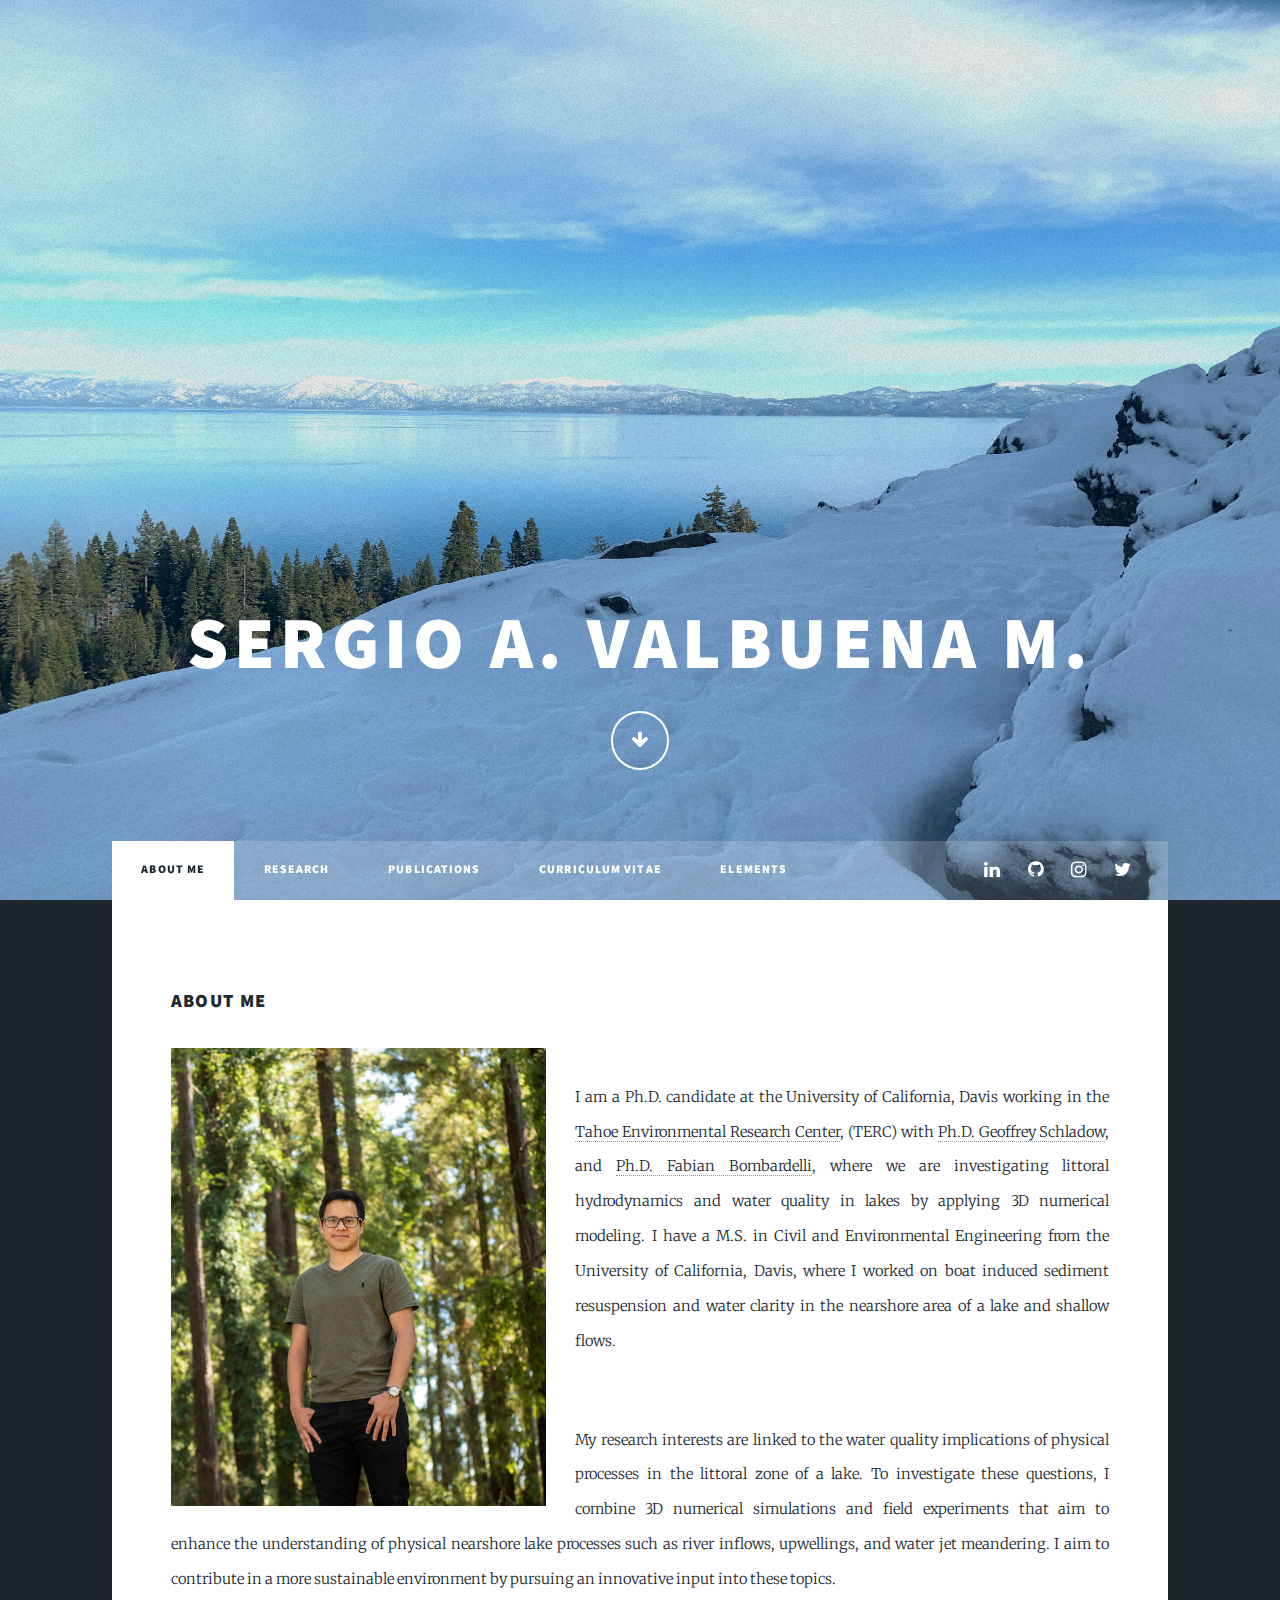
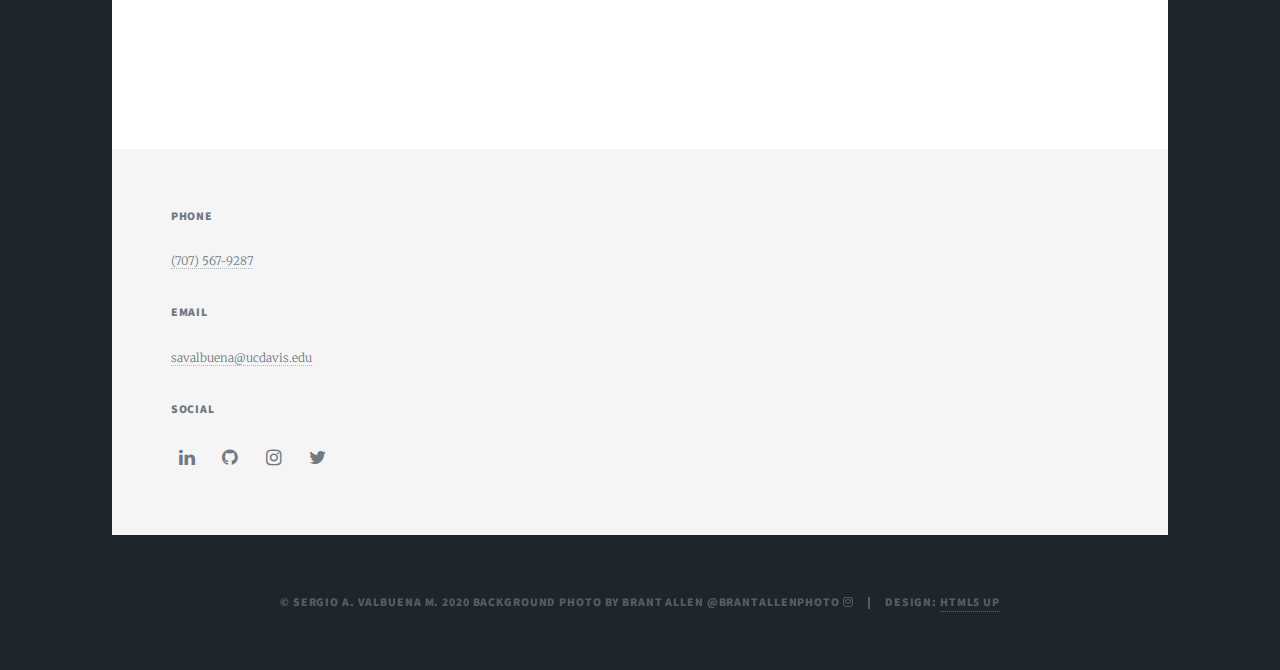
==== index.html @ c55cffca "Update index.html" ====
<!DOCTYPE HTML>
<!--
	Massively by HTML5 UP
	html5up.net | @ajlkn
	Free for personal and commercial use under the CCA 3.0 license (html5up.net/license)
-->
<html>
	<head>
		<title>Sergio A. Valbuena Mateus</title>
		<meta charset="utf-8" />
		<meta name="viewport" content="width=device-width, initial-scale=1, user-scalable=no" />
		<link rel="stylesheet" href="assets/css/main.css" />
		<noscript><link rel="stylesheet" href="assets/css/noscript.css" /></noscript>
	</head>
	<body class="is-preload">

		<!-- Wrapper -->
			<div id="wrapper" class="fade-in">

				<!-- Intro -->
					<div id="intro">
						<h1>Sergio A. Valbuena M. </h1>
						<ul class="actions">
							<li><a href="#header" class="button icon solo fa-arrow-down scrolly">Continue</a></li>
						</ul>
					</div>

				<!-- Header -->
					<header id="header">
						<a href="index.html" class="logo">Sergio <br />Valbuena</a>
					</header>

				<!-- Nav -->
					<nav id="nav">
						<ul class="links">
							<li class="active"><a href="index.html">About Me</a></li>
							<li><a href="research.html">Research</a></li>
							<li><a href="publications.html">Publications</a></li>
							<li><a href="cv.html">Curriculum Vitae</a></li>
							<li><a href="elements.html">Elements</a></li>
						</ul>
						<ul class="icons">
							<li><a href="https://www.linkedin.com/in/savalbuena/" class="icon fa-linkedin"><span class="label">Linkedin</span></a></li>
							<li><a href="https://github.com/savalbuena" class="icon fa-github"><span class="label">GitHub</span></a></li>						
							<li><a href="https://www.instagram.com/sergioal10/" class="icon fa-instagram"><span class="label">Instagram</span></a></li>
							<li><a href="https://twitter.com/sergioal10" class="icon fa-twitter"><span class="label">Twitter</span></a></li>
						</ul>
					</nav>

				<!-- Main -->
					<div id="main">

						<!-- Posts -->
							<section class="post">
								<!--About Me -->
									<h3> About Me </h3>
									<p ><span class="image left"><img src="images/me.jpg" alt="me" /></span></p>

									<p><br /> I am a Ph.D. candidate at the University of California, Davis working in the <a href="https://tahoe.ucdavis.edu/">Tahoe Environmental Research Center</a>, (TERC) with <a href ="https://faculty.engineering.ucdavis.edu/gschladow/">Ph.D. Geoffrey Schladow</a>, and <a href = "https://faculty.engineering.ucdavis.edu/bombardelli/">Ph.D. Fabian Bombardelli</a>, where we are investigating littoral hydrodynamics and water quality in lakes by applying 3D numerical modeling. I have a M.S. in Civil and Environmental Engineering from the University of California, Davis, where I worked on boat induced sediment resuspension and water clarity in the nearshore area of a lake and shallow flows. </p>

									<p><br /> My research interests are linked to the water quality implications of physical processes in the littoral zone of a lake. To investigate these questions, I combine 3D numerical simulations and field experiments that aim to enhance the understanding of physical nearshore lake processes such as river inflows, upwellings, and water jet meandering. I aim to contribute in a more sustainable environment by pursuing an innovative input into these topics.
									<p/>
							
									<p> <br /> 

									<p/>
									
								</article>
								
							</section>

					</div>

				<!-- Footer -->
					<!-- Footer -->
					<footer id="footer">
						
						<section class="contact">
							<section>
								<h3>Phone</h3>
								<p><a href="tel:1-707-567-9287">(707) 567-9287</a></p>
							</section>
							<section>
								<h3>Email</h3>
								<p><a href="mailto:savalbuena@ucdavis.edu">savalbuena@ucdavis.edu</a></p>
							</section>
							<section>
								<h3>Social</h3>
								<ul class="icons">
							<li><a href="https://www.linkedin.com/in/savalbuena/" class="icon fa-linkedin"><span class="label">Linkedin</span></a></li>
							<li><a href="https://github.com/savalbuena" class="icon fa-github"><span class="label">GitHub</span></a></li>						
							<li><a href="https://www.instagram.com/sergioal10/" class="icon fa-instagram"><span class="label">Instagram</span></a></li>
							<li><a href="https://twitter.com/sergioal10" class="icon fa-twitter"><span class="label">Twitter</span></a></li>
						</ul>
							</section>
						</section>
					</footer>
				<!-- Copyright -->
					<div id="copyright">
						<ul><li>&copy; Sergio A. Valbuena M. 2020 Background Photo by Brant Allen @brantallenphoto <a href="https://www.instagram.com/sergioal10/" class="icon fa-instagram"><span class="label">Instagram</span></a> </li><li>Design: <a href="https://html5up.net">HTML5 UP</a></li></ul>
					</div>

			</div>

		<!-- Scripts -->
			<script src="assets/js/jquery.min.js"></script>
			<script src="assets/js/jquery.scrollex.min.js"></script>
			<script src="assets/js/jquery.scrolly.min.js"></script>
			<script src="assets/js/browser.min.js"></script>
			<script src="assets/js/breakpoints.min.js"></script>
			<script src="assets/js/util.js"></script>
			<script src="assets/js/main.js"></script>

	</body>
</html>
---- assets/css/main.css ----
@import url(font-awesome.min.css);
@import url("https://fonts.googleapis.com/css?family=Merriweather:300,700,300italic,700italic|Source+Sans+Pro:900");

/*
	Massively by HTML5 UP
	html5up.net | @ajlkn
	Free for personal and commercial use under the CCA 3.0 license (html5up.net/license)
*/

html, body, div, span, applet, object,
iframe, h1, h2, h3, h4, h5, h6, p, blockquote,
pre, a, abbr, acronym, address, big, cite,
code, del, dfn, em, img, ins, kbd, q, s, samp,
small, strike, strong, sub, sup, tt, var, b,
u, i, center, dl, dt, dd, ol, ul, li, fieldset,
form, label, legend, table, caption, tbody,
tfoot, thead, tr, th, td, article, aside,
canvas, details, embed, figure, figcaption,
footer, header, hgroup, menu, nav, output, ruby,
section, summary, time, mark, audio, video {
	margin: 0;
	padding: 0;
	border: 0;
	font-size: 100%;
	font: inherit;
	vertical-align: baseline;}

article, aside, details, figcaption, figure,
footer, header, hgroup, menu, nav, section {
	display: block;}

body {
	line-height: 1;
}

ol, ul {
	list-style: none;
}

blockquote, q {
	quotes: none;
}

	blockquote:before, blockquote:after, q:before, q:after {
		content: '';
		content: none;
	}

table {
	border-collapse: collapse;
	border-spacing: 0;
}

body {
	-webkit-text-size-adjust: none;
}

mark {
	background-color: transparent;
	color: inherit;
}

input::-moz-focus-inner {
	border: 0;
	padding: 0;
}

input, select, textarea {
	-moz-appearance: none;
	-webkit-appearance: none;
	-ms-appearance: none;
	appearance: none;
}

/* Basic */

	@-ms-viewport {
		width: device-width;
	}

	body {
		-ms-overflow-style: scrollbar;
	}

	@media screen and (max-width: 480px) {

		html, body {
			min-width: 320px;
		}

	}

	html {
		box-sizing: border-box;
	}

	*, *:before, *:after {
		box-sizing: inherit;
	}

	body {
		background-color: #1e252d;
	}

		body.is-preload *, body.is-preload *:before, body.is-preload *:after {
			-moz-animation: none !important;
			-webkit-animation: none !important;
			-ms-animation: none !important;
			animation: none !important;
			-moz-transition: none !important;
			-webkit-transition: none !important;
			-ms-transition: none !important;
			transition: none !important;
		}

/* Type */

	html {
		font-size: 16pt;
	}

		@media screen and (max-width: 1680px) {

			html {
				font-size: 12pt;
			}

		}

		@media screen and (max-width: 1280px) {

			html {
				font-size: 11pt;
			}

		}

		@media screen and (max-width: 360px) {

			html {
				font-size: 10pt;
			}

		}

	body {
		color: #212931;
	}

	body, input, select, textarea {
		font-family: "Merriweather", Georgia, serif;
		font-weight: 300;
		font-size: 1rem;
		line-height: 2.375;
	}

	a {
		-moz-transition: color 0.2s ease-in-out, background-color 0.2s ease-in-out, border-color 0.2s ease-in-out, box-shadow 0.2s ease-in-out;
		-webkit-transition: color 0.2s ease-in-out, background-color 0.2s ease-in-out, border-color 0.2s ease-in-out, box-shadow 0.2s ease-in-out;
		-ms-transition: color 0.2s ease-in-out, background-color 0.2s ease-in-out, border-color 0.2s ease-in-out, box-shadow 0.2s ease-in-out;
		transition: color 0.2s ease-in-out, background-color 0.2s ease-in-out, border-color 0.2s ease-in-out, box-shadow 0.2s ease-in-out;
		border-bottom: dotted 1px;
		text-decoration: none;
	}

		a:hover {
			border-bottom-color: transparent;
		}

	strong, b {
		font-weight: 600;
	}

	em, i {
		font-style: italic;
	}

	p {
		text-align: justify;
		margin: 0 0 2rem 0;
	}

	h1, h2, h3, h4, h5, h6 {
		font-family: "Source Sans Pro", Helvetica, sans-serif;
		font-weight: 900;
		line-height: 1.5;
		letter-spacing: 0.075em;
		text-transform: uppercase;
		margin: 0 0 1rem 0;
	}

		h1 a, h2 a, h3 a, h4 a, h5 a, h6 a {
			border-bottom: 0;
			color: inherit;
			text-decoration: none;
		}

	h1 {
		font-size: 4rem;
		line-height: 1.1;
		margin: 0 0 2rem 0;
	}

	h2 {
		font-size: 1.75rem;
		line-height: 1.3;
		margin: 0 0 1.5rem 0;
	}

	h3 {
		font-size: 1.25rem;
		margin: 0 0 1.5rem 0;
	}

	h4 {
		font-size: 1rem;
	}

	h5 {
		font-size: 0.9rem;
	}

	h6 {
		font-size: 0.8rem;
	}

	sub {
		font-size: 0.8rem;
		position: relative;
		top: 0.5rem;
	}

	sup {
		font-size: 0.8rem;
		position: relative;
		top: -0.5rem;
	}

	blockquote {
		border-left: solid 4px;
		font-style: italic;
		margin: 0 0 2rem 0;
		padding: 0.5rem 0 0.5rem 2rem;
	}

	code {
		border: solid 2px;
		font-family: "Courier New", monospace;
		font-size: 0.9rem;
		margin: 0 0.25rem;
		padding: 0.25rem 0.65rem;
	}

	pre {
		-webkit-overflow-scrolling: touch;
		font-family: "Courier New", monospace;
		font-size: 0.9rem;
		margin: 0 0 2rem 0;
	}

		pre code {
			display: block;
			line-height: 1.75;
			padding: 1rem 1.5rem;
			overflow-x: auto;
		}

	hr {
		border: 0;
		border-bottom: solid 2px;
		margin: 3rem 0;
	}

		hr.major {
			margin: 5rem 0;
		}

	.align-left {
		text-align: left;
	}

	.align-center {
		text-align: center;
	}

	.align-right {
		text-align: right;
	}

	input, select, textarea {
		color: #212931;
	}

	a {
		color: #212931;
		border-bottom-color: rgba(33, 41, 49, 0.5);
	}

		a:hover {
			border-bottom-color: transparent;
			color: #1488a8 !important;
		}

	strong, b {
		color: #212931;
	}

	h1, h2, h3, h4, h5, h6 {
		color: #212931;
	}

	blockquote {
		border-left-color: #eeeeee;
	}

	code {
		background: rgba(220, 220, 220, 0.25);
		border-color: #eeeeee;
	}

	hr {
		border-bottom-color: #eeeeee;
	}

/* Row */

	.row {
		display: flex;
		flex-wrap: wrap;
		box-sizing: border-box;
		align-items: stretch;
	}

		.row > * {
			box-sizing: border-box;
		}

		.row.gtr-uniform > * > :last-child {
			margin-bottom: 0;
		}

		.row.aln-left {
			justify-content: flex-start;
		}

		.row.aln-center {
			justify-content: center;
		}

		.row.aln-right {
			justify-content: flex-end;
		}

		.row.aln-top {
			align-items: flex-start;
		}

		.row.aln-middle {
			align-items: center;
		}

		.row.aln-bottom {
			align-items: flex-end;
		}

		.row > .imp {
			order: -1;
		}

		.row > .col-1 {
			width: 8.3333333333%;
		}

		.row > .off-1 {
			margin-left: 8.3333333333%;
		}

		.row > .col-2 {
			width: 16.6666666667%;
		}

		.row > .off-2 {
			margin-left: 16.6666666667%;
		}

		.row > .col-3 {
			width: 25%;
		}

		.row > .off-3 {
			margin-left: 25%;
		}

		.row > .col-4 {
			width: 33.3333333333%;
		}

		.row > .off-4 {
			margin-left: 33.3333333333%;
		}

		.row > .col-5 {
			width: 41.6666666667%;
		}

		.row > .off-5 {
			margin-left: 41.6666666667%;
		}

		.row > .col-6 {
			width: 50%;
		}

		.row > .off-6 {
			margin-left: 50%;
		}

		.row > .col-7 {
			width: 58.3333333333%;
		}

		.row > .off-7 {
			margin-left: 58.3333333333%;
		}

		.row > .col-8 {
			width: 66.6666666667%;
		}

		.row > .off-8 {
			margin-left: 66.6666666667%;
		}

		.row > .col-9 {
			width: 75%;
		}

		.row > .off-9 {
			margin-left: 75%;
		}

		.row > .col-10 {
			width: 83.3333333333%;
		}

		.row > .off-10 {
			margin-left: 83.3333333333%;
		}

		.row > .col-11 {
			width: 91.6666666667%;
		}

		.row > .off-11 {
			margin-left: 91.6666666667%;
		}

		.row > .col-12 {
			width: 100%;
		}

		.row > .off-12 {
			margin-left: 100%;
		}

		.row.gtr-0 {
			margin-top: 0;
			margin-left: 0rem;
		}

			.row.gtr-0 > * {
				padding: 0 0 0 0rem;
			}

			.row.gtr-0.gtr-uniform {
				margin-top: 0rem;
			}

				.row.gtr-0.gtr-uniform > * {
					padding-top: 0rem;
				}

		.row.gtr-25 {
			margin-top: 0;
			margin-left: -0.375rem;
		}

			.row.gtr-25 > * {
				padding: 0 0 0 0.375rem;
			}

			.row.gtr-25.gtr-uniform {
				margin-top: -0.375rem;
			}

				.row.gtr-25.gtr-uniform > * {
					padding-top: 0.375rem;
				}

		.row.gtr-50 {
			margin-top: 0;
			margin-left: -0.75rem;
		}

			.row.gtr-50 > * {
				padding: 0 0 0 0.75rem;
			}

			.row.gtr-50.gtr-uniform {
				margin-top: -0.75rem;
			}

				.row.gtr-50.gtr-uniform > * {
					padding-top: 0.75rem;
				}

		.row {
			margin-top: 0;
			margin-left: -1.5rem;
		}

			.row > * {
				padding: 0 0 0 1.5rem;
			}

			.row.gtr-uniform {
				margin-top: -1.5rem;
			}

				.row.gtr-uniform > * {
					padding-top: 1.5rem;
				}

		.row.gtr-150 {
			margin-top: 0;
			margin-left: -2.25rem;
		}

			.row.gtr-150 > * {
				padding: 0 0 0 2.25rem;
			}

			.row.gtr-150.gtr-uniform {
				margin-top: -2.25rem;
			}

				.row.gtr-150.gtr-uniform > * {
					padding-top: 2.25rem;
				}

		.row.gtr-200 {
			margin-top: 0;
			margin-left: -3rem;
		}

			.row.gtr-200 > * {
				padding: 0 0 0 3rem;
			}

			.row.gtr-200.gtr-uniform {
				margin-top: -3rem;
			}

				.row.gtr-200.gtr-uniform > * {
					padding-top: 3rem;
				}

		@media screen and (max-width: 1680px) {

			.row {
				display: flex;
				flex-wrap: wrap;
				box-sizing: border-box;
				align-items: stretch;
			}

				.row > * {
					box-sizing: border-box;
				}

				.row.gtr-uniform > * > :last-child {
					margin-bottom: 0;
				}

				.row.aln-left {
					justify-content: flex-start;
				}

				.row.aln-center {
					justify-content: center;
				}

				.row.aln-right {
					justify-content: flex-end;
				}

				.row.aln-top {
					align-items: flex-start;
				}

				.row.aln-middle {
					align-items: center;
				}

				.row.aln-bottom {
					align-items: flex-end;
				}

				.row > .imp-xlarge {
					order: -1;
				}

				.row > .col-1-xlarge {
					width: 8.3333333333%;
				}

				.row > .off-1-xlarge {
					margin-left: 8.3333333333%;
				}

				.row > .col-2-xlarge {
					width: 16.6666666667%;
				}

				.row > .off-2-xlarge {
					margin-left: 16.6666666667%;
				}

				.row > .col-3-xlarge {
					width: 25%;
				}

				.row > .off-3-xlarge {
					margin-left: 25%;
				}

				.row > .col-4-xlarge {
					width: 33.3333333333%;
				}

				.row > .off-4-xlarge {
					margin-left: 33.3333333333%;
				}

				.row > .col-5-xlarge {
					width: 41.6666666667%;
				}

				.row > .off-5-xlarge {
					margin-left: 41.6666666667%;
				}

				.row > .col-6-xlarge {
					width: 50%;
				}

				.row > .off-6-xlarge {
					margin-left: 50%;
				}

				.row > .col-7-xlarge {
					width: 58.3333333333%;
				}

				.row > .off-7-xlarge {
					margin-left: 58.3333333333%;
				}

				.row > .col-8-xlarge {
					width: 66.6666666667%;
				}

				.row > .off-8-xlarge {
					margin-left: 66.6666666667%;
				}

				.row > .col-9-xlarge {
					width: 75%;
				}

				.row > .off-9-xlarge {
					margin-left: 75%;
				}

				.row > .col-10-xlarge {
					width: 83.3333333333%;
				}

				.row > .off-10-xlarge {
					margin-left: 83.3333333333%;
				}

				.row > .col-11-xlarge {
					width: 91.6666666667%;
				}

				.row > .off-11-xlarge {
					margin-left: 91.6666666667%;
				}

				.row > .col-12-xlarge {
					width: 100%;
				}

				.row > .off-12-xlarge {
					margin-left: 100%;
				}

				.row.gtr-0 {
					margin-top: 0;
					margin-left: 0rem;
				}

					.row.gtr-0 > * {
						padding: 0 0 0 0rem;
					}

					.row.gtr-0.gtr-uniform {
						margin-top: 0rem;
					}

						.row.gtr-0.gtr-uniform > * {
							padding-top: 0rem;
						}

				.row.gtr-25 {
					margin-top: 0;
					margin-left: -0.375rem;
				}

					.row.gtr-25 > * {
						padding: 0 0 0 0.375rem;
					}

					.row.gtr-25.gtr-uniform {
						margin-top: -0.375rem;
					}

						.row.gtr-25.gtr-uniform > * {
							padding-top: 0.375rem;
						}

				.row.gtr-50 {
					margin-top: 0;
					margin-left: -0.75rem;
				}

					.row.gtr-50 > * {
						padding: 0 0 0 0.75rem;
					}

					.row.gtr-50.gtr-uniform {
						margin-top: -0.75rem;
					}

						.row.gtr-50.gtr-uniform > * {
							padding-top: 0.75rem;
						}

				.row {
					margin-top: 0;
					margin-left: -1.5rem;
				}

					.row > * {
						padding: 0 0 0 1.5rem;
					}

					.row.gtr-uniform {
						margin-top: -1.5rem;
					}

						.row.gtr-uniform > * {
							padding-top: 1.5rem;
						}

				.row.gtr-150 {
					margin-top: 0;
					margin-left: -2.25rem;
				}

					.row.gtr-150 > * {
						padding: 0 0 0 2.25rem;
					}

					.row.gtr-150.gtr-uniform {
						margin-top: -2.25rem;
					}

						.row.gtr-150.gtr-uniform > * {
							padding-top: 2.25rem;
						}

				.row.gtr-200 {
					margin-top: 0;
					margin-left: -3rem;
				}

					.row.gtr-200 > * {
						padding: 0 0 0 3rem;
					}

					.row.gtr-200.gtr-uniform {
						margin-top: -3rem;
					}

						.row.gtr-200.gtr-uniform > * {
							padding-top: 3rem;
						}

		}

		@media screen and (max-width: 1280px) {

			.row {
				display: flex;
				flex-wrap: wrap;
				box-sizing: border-box;
				align-items: stretch;
			}

				.row > * {
					box-sizing: border-box;
				}

				.row.gtr-uniform > * > :last-child {
					margin-bottom: 0;
				}

				.row.aln-left {
					justify-content: flex-start;
				}

				.row.aln-center {
					justify-content: center;
				}

				.row.aln-right {
					justify-content: flex-end;
				}

				.row.aln-top {
					align-items: flex-start;
				}

				.row.aln-middle {
					align-items: center;
				}

				.row.aln-bottom {
					align-items: flex-end;
				}

				.row > .imp-large {
					order: -1;
				}

				.row > .col-1-large {
					width: 8.3333333333%;
				}

				.row > .off-1-large {
					margin-left: 8.3333333333%;
				}

				.row > .col-2-large {
					width: 16.6666666667%;
				}

				.row > .off-2-large {
					margin-left: 16.6666666667%;
				}

				.row > .col-3-large {
					width: 25%;
				}

				.row > .off-3-large {
					margin-left: 25%;
				}

				.row > .col-4-large {
					width: 33.3333333333%;
				}

				.row > .off-4-large {
					margin-left: 33.3333333333%;
				}

				.row > .col-5-large {
					width: 41.6666666667%;
				}

				.row > .off-5-large {
					margin-left: 41.6666666667%;
				}

				.row > .col-6-large {
					width: 50%;
				}

				.row > .off-6-large {
					margin-left: 50%;
				}

				.row > .col-7-large {
					width: 58.3333333333%;
				}

				.row > .off-7-large {
					margin-left: 58.3333333333%;
				}

				.row > .col-8-large {
					width: 66.6666666667%;
				}

				.row > .off-8-large {
					margin-left: 66.6666666667%;
				}

				.row > .col-9-large {
					width: 75%;
				}

				.row > .off-9-large {
					margin-left: 75%;
				}

				.row > .col-10-large {
					width: 83.3333333333%;
				}

				.row > .off-10-large {
					margin-left: 83.3333333333%;
				}

				.row > .col-11-large {
					width: 91.6666666667%;
				}

				.row > .off-11-large {
					margin-left: 91.6666666667%;
				}

				.row > .col-12-large {
					width: 100%;
				}

				.row > .off-12-large {
					margin-left: 100%;
				}

				.row.gtr-0 {
					margin-top: 0;
					margin-left: 0rem;
				}

					.row.gtr-0 > * {
						padding: 0 0 0 0rem;
					}

					.row.gtr-0.gtr-uniform {
						margin-top: 0rem;
					}

						.row.gtr-0.gtr-uniform > * {
							padding-top: 0rem;
						}

				.row.gtr-25 {
					margin-top: 0;
					margin-left: -0.375rem;
				}

					.row.gtr-25 > * {
						padding: 0 0 0 0.375rem;
					}

					.row.gtr-25.gtr-uniform {
						margin-top: -0.375rem;
					}

						.row.gtr-25.gtr-uniform > * {
							padding-top: 0.375rem;
						}

				.row.gtr-50 {
					margin-top: 0;
					margin-left: -0.75rem;
				}

					.row.gtr-50 > * {
						padding: 0 0 0 0.75rem;
					}

					.row.gtr-50.gtr-uniform {
						margin-top: -0.75rem;
					}

						.row.gtr-50.gtr-uniform > * {
							padding-top: 0.75rem;
						}

				.row {
					margin-top: 0;
					margin-left: -1.5rem;
				}

					.row > * {
						padding: 0 0 0 1.5rem;
					}

					.row.gtr-uniform {
						margin-top: -1.5rem;
					}

						.row.gtr-uniform > * {
							padding-top: 1.5rem;
						}

				.row.gtr-150 {
					margin-top: 0;
					margin-left: -2.25rem;
				}

					.row.gtr-150 > * {
						padding: 0 0 0 2.25rem;
					}

					.row.gtr-150.gtr-uniform {
						margin-top: -2.25rem;
					}

						.row.gtr-150.gtr-uniform > * {
							padding-top: 2.25rem;
						}

				.row.gtr-200 {
					margin-top: 0;
					margin-left: -3rem;
				}

					.row.gtr-200 > * {
						padding: 0 0 0 3rem;
					}

					.row.gtr-200.gtr-uniform {
						margin-top: -3rem;
					}

						.row.gtr-200.gtr-uniform > * {
							padding-top: 3rem;
						}

		}

		@media screen and (max-width: 980px) {

			.row {
				display: flex;
				flex-wrap: wrap;
				box-sizing: border-box;
				align-items: stretch;
			}

				.row > * {
					box-sizing: border-box;
				}

				.row.gtr-uniform > * > :last-child {
					margin-bottom: 0;
				}

				.row.aln-left {
					justify-content: flex-start;
				}

				.row.aln-center {
					justify-content: center;
				}

				.row.aln-right {
					justify-content: flex-end;
				}

				.row.aln-top {
					align-items: flex-start;
				}

				.row.aln-middle {
					align-items: center;
				}

				.row.aln-bottom {
					align-items: flex-end;
				}

				.row > .imp-medium {
					order: -1;
				}

				.row > .col-1-medium {
					width: 8.3333333333%;
				}

				.row > .off-1-medium {
					margin-left: 8.3333333333%;
				}

				.row > .col-2-medium {
					width: 16.6666666667%;
				}

				.row > .off-2-medium {
					margin-left: 16.6666666667%;
				}

				.row > .col-3-medium {
					width: 25%;
				}

				.row > .off-3-medium {
					margin-left: 25%;
				}

				.row > .col-4-medium {
					width: 33.3333333333%;
				}

				.row > .off-4-medium {
					margin-left: 33.3333333333%;
				}

				.row > .col-5-medium {
					width: 41.6666666667%;
				}

				.row > .off-5-medium {
					margin-left: 41.6666666667%;
				}

				.row > .col-6-medium {
					width: 50%;
				}

				.row > .off-6-medium {
					margin-left: 50%;
				}

				.row > .col-7-medium {
					width: 58.3333333333%;
				}

				.row > .off-7-medium {
					margin-left: 58.3333333333%;
				}

				.row > .col-8-medium {
					width: 66.6666666667%;
				}

				.row > .off-8-medium {
					margin-left: 66.6666666667%;
				}

				.row > .col-9-medium {
					width: 75%;
				}

				.row > .off-9-medium {
					margin-left: 75%;
				}

				.row > .col-10-medium {
					width: 83.3333333333%;
				}

				.row > .off-10-medium {
					margin-left: 83.3333333333%;
				}

				.row > .col-11-medium {
					width: 91.6666666667%;
				}

				.row > .off-11-medium {
					margin-left: 91.6666666667%;
				}

				.row > .col-12-medium {
					width: 100%;
				}

				.row > .off-12-medium {
					margin-left: 100%;
				}

				.row.gtr-0 {
					margin-top: 0;
					margin-left: 0rem;
				}

					.row.gtr-0 > * {
						padding: 0 0 0 0rem;
					}

					.row.gtr-0.gtr-uniform {
						margin-top: 0rem;
					}

						.row.gtr-0.gtr-uniform > * {
							padding-top: 0rem;
						}

				.row.gtr-25 {
					margin-top: 0;
					margin-left: -0.375rem;
				}

					.row.gtr-25 > * {
						padding: 0 0 0 0.375rem;
					}

					.row.gtr-25.gtr-uniform {
						margin-top: -0.375rem;
					}

						.row.gtr-25.gtr-uniform > * {
							padding-top: 0.375rem;
						}

				.row.gtr-50 {
					margin-top: 0;
					margin-left: -0.75rem;
				}

					.row.gtr-50 > * {
						padding: 0 0 0 0.75rem;
					}

					.row.gtr-50.gtr-uniform {
						margin-top: -0.75rem;
					}

						.row.gtr-50.gtr-uniform > * {
							padding-top: 0.75rem;
						}

				.row {
					margin-top: 0;
					margin-left: -1.5rem;
				}

					.row > * {
						padding: 0 0 0 1.5rem;
					}

					.row.gtr-uniform {
						margin-top: -1.5rem;
					}

						.row.gtr-uniform > * {
							padding-top: 1.5rem;
						}

				.row.gtr-150 {
					margin-top: 0;
					margin-left: -2.25rem;
				}

					.row.gtr-150 > * {
						padding: 0 0 0 2.25rem;
					}

					.row.gtr-150.gtr-uniform {
						margin-top: -2.25rem;
					}

						.row.gtr-150.gtr-uniform > * {
							padding-top: 2.25rem;
						}

				.row.gtr-200 {
					margin-top: 0;
					margin-left: -3rem;
				}

					.row.gtr-200 > * {
						padding: 0 0 0 3rem;
					}

					.row.gtr-200.gtr-uniform {
						margin-top: -3rem;
					}

						.row.gtr-200.gtr-uniform > * {
							padding-top: 3rem;
						}

		}

		@media screen and (max-width: 736px) {

			.row {
				display: flex;
				flex-wrap: wrap;
				box-sizing: border-box;
				align-items: stretch;
			}

				.row > * {
					box-sizing: border-box;
				}

				.row.gtr-uniform > * > :last-child {
					margin-bottom: 0;
				}

				.row.aln-left {
					justify-content: flex-start;
				}

				.row.aln-center {
					justify-content: center;
				}

				.row.aln-right {
					justify-content: flex-end;
				}

				.row.aln-top {
					align-items: flex-start;
				}

				.row.aln-middle {
					align-items: center;
				}

				.row.aln-bottom {
					align-items: flex-end;
				}

				.row > .imp-small {
					order: -1;
				}

				.row > .col-1-small {
					width: 8.3333333333%;
				}

				.row > .off-1-small {
					margin-left: 8.3333333333%;
				}

				.row > .col-2-small {
					width: 16.6666666667%;
				}

				.row > .off-2-small {
					margin-left: 16.6666666667%;
				}

				.row > .col-3-small {
					width: 25%;
				}

				.row > .off-3-small {
					margin-left: 25%;
				}

				.row > .col-4-small {
					width: 33.3333333333%;
				}

				.row > .off-4-small {
					margin-left: 33.3333333333%;
				}

				.row > .col-5-small {
					width: 41.6666666667%;
				}

				.row > .off-5-small {
					margin-left: 41.6666666667%;
				}

				.row > .col-6-small {
					width: 50%;
				}

				.row > .off-6-small {
					margin-left: 50%;
				}

				.row > .col-7-small {
					width: 58.3333333333%;
				}

				.row > .off-7-small {
					margin-left: 58.3333333333%;
				}

				.row > .col-8-small {
					width: 66.6666666667%;
				}

				.row > .off-8-small {
					margin-left: 66.6666666667%;
				}

				.row > .col-9-small {
					width: 75%;
				}

				.row > .off-9-small {
					margin-left: 75%;
				}

				.row > .col-10-small {
					width: 83.3333333333%;
				}

				.row > .off-10-small {
					margin-left: 83.3333333333%;
				}

				.row > .col-11-small {
					width: 91.6666666667%;
				}

				.row > .off-11-small {
					margin-left: 91.6666666667%;
				}

				.row > .col-12-small {
					width: 100%;
				}

				.row > .off-12-small {
					margin-left: 100%;
				}

				.row.gtr-0 {
					margin-top: 0;
					margin-left: 0rem;
				}

					.row.gtr-0 > * {
						padding: 0 0 0 0rem;
					}

					.row.gtr-0.gtr-uniform {
						margin-top: 0rem;
					}

						.row.gtr-0.gtr-uniform > * {
							padding-top: 0rem;
						}

				.row.gtr-25 {
					margin-top: 0;
					margin-left: -0.375rem;
				}

					.row.gtr-25 > * {
						padding: 0 0 0 0.375rem;
					}

					.row.gtr-25.gtr-uniform {
						margin-top: -0.375rem;
					}

						.row.gtr-25.gtr-uniform > * {
							padding-top: 0.375rem;
						}

				.row.gtr-50 {
					margin-top: 0;
					margin-left: -0.75rem;
				}

					.row.gtr-50 > * {
						padding: 0 0 0 0.75rem;
					}

					.row.gtr-50.gtr-uniform {
						margin-top: -0.75rem;
					}

						.row.gtr-50.gtr-uniform > * {
							padding-top: 0.75rem;
						}

				.row {
					margin-top: 0;
					margin-left: -1.5rem;
				}

					.row > * {
						padding: 0 0 0 1.5rem;
					}

					.row.gtr-uniform {
						margin-top: -1.5rem;
					}

						.row.gtr-uniform > * {
							padding-top: 1.5rem;
						}

				.row.gtr-150 {
					margin-top: 0;
					margin-left: -2.25rem;
				}

					.row.gtr-150 > * {
						padding: 0 0 0 2.25rem;
					}

					.row.gtr-150.gtr-uniform {
						margin-top: -2.25rem;
					}

						.row.gtr-150.gtr-uniform > * {
							padding-top: 2.25rem;
						}

				.row.gtr-200 {
					margin-top: 0;
					margin-left: -3rem;
				}

					.row.gtr-200 > * {
						padding: 0 0 0 3rem;
					}

					.row.gtr-200.gtr-uniform {
						margin-top: -3rem;
					}

						.row.gtr-200.gtr-uniform > * {
							padding-top: 3rem;
						}

		}

		@media screen and (max-width: 480px) {

			.row {
				display: flex;
				flex-wrap: wrap;
				box-sizing: border-box;
				align-items: stretch;
			}

				.row > * {
					box-sizing: border-box;
				}

				.row.gtr-uniform > * > :last-child {
					margin-bottom: 0;
				}

				.row.aln-left {
					justify-content: flex-start;
				}

				.row.aln-center {
					justify-content: center;
				}

				.row.aln-right {
					justify-content: flex-end;
				}

				.row.aln-top {
					align-items: flex-start;
				}

				.row.aln-middle {
					align-items: center;
				}

				.row.aln-bottom {
					align-items: flex-end;
				}

				.row > .imp-xsmall {
					order: -1;
				}

				.row > .col-1-xsmall {
					width: 8.3333333333%;
				}

				.row > .off-1-xsmall {
					margin-left: 8.3333333333%;
				}

				.row > .col-2-xsmall {
					width: 16.6666666667%;
				}

				.row > .off-2-xsmall {
					margin-left: 16.6666666667%;
				}

				.row > .col-3-xsmall {
					width: 25%;
				}

				.row > .off-3-xsmall {
					margin-left: 25%;
				}

				.row > .col-4-xsmall {
					width: 33.3333333333%;
				}

				.row > .off-4-xsmall {
					margin-left: 33.3333333333%;
				}

				.row > .col-5-xsmall {
					width: 41.6666666667%;
				}

				.row > .off-5-xsmall {
					margin-left: 41.6666666667%;
				}

				.row > .col-6-xsmall {
					width: 50%;
				}

				.row > .off-6-xsmall {
					margin-left: 50%;
				}

				.row > .col-7-xsmall {
					width: 58.3333333333%;
				}

				.row > .off-7-xsmall {
					margin-left: 58.3333333333%;
				}

				.row > .col-8-xsmall {
					width: 66.6666666667%;
				}

				.row > .off-8-xsmall {
					margin-left: 66.6666666667%;
				}

				.row > .col-9-xsmall {
					width: 75%;
				}

				.row > .off-9-xsmall {
					margin-left: 75%;
				}

				.row > .col-10-xsmall {
					width: 83.3333333333%;
				}

				.row > .off-10-xsmall {
					margin-left: 83.3333333333%;
				}

				.row > .col-11-xsmall {
					width: 91.6666666667%;
				}

				.row > .off-11-xsmall {
					margin-left: 91.6666666667%;
				}

				.row > .col-12-xsmall {
					width: 100%;
				}

				.row > .off-12-xsmall {
					margin-left: 100%;
				}

				.row.gtr-0 {
					margin-top: 0;
					margin-left: 0rem;
				}

					.row.gtr-0 > * {
						padding: 0 0 0 0rem;
					}

					.row.gtr-0.gtr-uniform {
						margin-top: 0rem;
					}

						.row.gtr-0.gtr-uniform > * {
							padding-top: 0rem;
						}

				.row.gtr-25 {
					margin-top: 0;
					margin-left: -0.375rem;
				}

					.row.gtr-25 > * {
						padding: 0 0 0 0.375rem;
					}

					.row.gtr-25.gtr-uniform {
						margin-top: -0.375rem;
					}

						.row.gtr-25.gtr-uniform > * {
							padding-top: 0.375rem;
						}

				.row.gtr-50 {
					margin-top: 0;
					margin-left: -0.75rem;
				}

					.row.gtr-50 > * {
						padding: 0 0 0 0.75rem;
					}

					.row.gtr-50.gtr-uniform {
						margin-top: -0.75rem;
					}

						.row.gtr-50.gtr-uniform > * {
							padding-top: 0.75rem;
						}

				.row {
					margin-top: 0;
					margin-left: -1.5rem;
				}

					.row > * {
						padding: 0 0 0 1.5rem;
					}

					.row.gtr-uniform {
						margin-top: -1.5rem;
					}

						.row.gtr-uniform > * {
							padding-top: 1.5rem;
						}

				.row.gtr-150 {
					margin-top: 0;
					margin-left: -2.25rem;
				}

					.row.gtr-150 > * {
						padding: 0 0 0 2.25rem;
					}

					.row.gtr-150.gtr-uniform {
						margin-top: -2.25rem;
					}

						.row.gtr-150.gtr-uniform > * {
							padding-top: 2.25rem;
						}

				.row.gtr-200 {
					margin-top: 0;
					margin-left: -3rem;
				}

					.row.gtr-200 > * {
						padding: 0 0 0 3rem;
					}

					.row.gtr-200.gtr-uniform {
						margin-top: -3rem;
					}

						.row.gtr-200.gtr-uniform > * {
							padding-top: 3rem;
						}

		}

		@media screen and (max-width: 360px) {

			.row {
				display: flex;
				flex-wrap: wrap;
				box-sizing: border-box;
				align-items: stretch;
			}

				.row > * {
					box-sizing: border-box;
				}

				.row.gtr-uniform > * > :last-child {
					margin-bottom: 0;
				}

				.row.aln-left {
					justify-content: flex-start;
				}

				.row.aln-center {
					justify-content: center;
				}

				.row.aln-right {
					justify-content: flex-end;
				}

				.row.aln-top {
					align-items: flex-start;
				}

				.row.aln-middle {
					align-items: center;
				}

				.row.aln-bottom {
					align-items: flex-end;
				}

				.row > .imp-xxsmall {
					order: -1;
				}

				.row > .col-1-xxsmall {
					width: 8.3333333333%;
				}

				.row > .off-1-xxsmall {
					margin-left: 8.3333333333%;
				}

				.row > .col-2-xxsmall {
					width: 16.6666666667%;
				}

				.row > .off-2-xxsmall {
					margin-left: 16.6666666667%;
				}

				.row > .col-3-xxsmall {
					width: 25%;
				}

				.row > .off-3-xxsmall {
					margin-left: 25%;
				}

				.row > .col-4-xxsmall {
					width: 33.3333333333%;
				}

				.row > .off-4-xxsmall {
					margin-left: 33.3333333333%;
				}

				.row > .col-5-xxsmall {
					width: 41.6666666667%;
				}

				.row > .off-5-xxsmall {
					margin-left: 41.6666666667%;
				}

				.row > .col-6-xxsmall {
					width: 50%;
				}

				.row > .off-6-xxsmall {
					margin-left: 50%;
				}

				.row > .col-7-xxsmall {
					width: 58.3333333333%;
				}

				.row > .off-7-xxsmall {
					margin-left: 58.3333333333%;
				}

				.row > .col-8-xxsmall {
					width: 66.6666666667%;
				}

				.row > .off-8-xxsmall {
					margin-left: 66.6666666667%;
				}

				.row > .col-9-xxsmall {
					width: 75%;
				}

				.row > .off-9-xxsmall {
					margin-left: 75%;
				}

				.row > .col-10-xxsmall {
					width: 83.3333333333%;
				}

				.row > .off-10-xxsmall {
					margin-left: 83.3333333333%;
				}

				.row > .col-11-xxsmall {
					width: 91.6666666667%;
				}

				.row > .off-11-xxsmall {
					margin-left: 91.6666666667%;
				}

				.row > .col-12-xxsmall {
					width: 100%;
				}

				.row > .off-12-xxsmall {
					margin-left: 100%;
				}

				.row.gtr-0 {
					margin-top: 0;
					margin-left: 0rem;
				}

					.row.gtr-0 > * {
						padding: 0 0 0 0rem;
					}

					.row.gtr-0.gtr-uniform {
						margin-top: 0rem;
					}

						.row.gtr-0.gtr-uniform > * {
							padding-top: 0rem;
						}

				.row.gtr-25 {
					margin-top: 0;
					margin-left: -0.375rem;
				}

					.row.gtr-25 > * {
						padding: 0 0 0 0.375rem;
					}

					.row.gtr-25.gtr-uniform {
						margin-top: -0.375rem;
					}

						.row.gtr-25.gtr-uniform > * {
							padding-top: 0.375rem;
						}

				.row.gtr-50 {
					margin-top: 0;
					margin-left: -0.75rem;
				}

					.row.gtr-50 > * {
						padding: 0 0 0 0.75rem;
					}

					.row.gtr-50.gtr-uniform {
						margin-top: -0.75rem;
					}

						.row.gtr-50.gtr-uniform > * {
							padding-top: 0.75rem;
						}

				.row {
					margin-top: 0;
					margin-left: -1.5rem;
				}

					.row > * {
						padding: 0 0 0 1.5rem;
					}

					.row.gtr-uniform {
						margin-top: -1.5rem;
					}

						.row.gtr-uniform > * {
							padding-top: 1.5rem;
						}

				.row.gtr-150 {
					margin-top: 0;
					margin-left: -2.25rem;
				}

					.row.gtr-150 > * {
						padding: 0 0 0 2.25rem;
					}

					.row.gtr-150.gtr-uniform {
						margin-top: -2.25rem;
					}

						.row.gtr-150.gtr-uniform > * {
							padding-top: 2.25rem;
						}

				.row.gtr-200 {
					margin-top: 0;
					margin-left: -3rem;
				}

					.row.gtr-200 > * {
						padding: 0 0 0 3rem;
					}

					.row.gtr-200.gtr-uniform {
						margin-top: -3rem;
					}

						.row.gtr-200.gtr-uniform > * {
							padding-top: 3rem;
						}

		}

/* Box */

	.box {
		border: solid 2px;
		margin-bottom: 2rem;
		padding: 1.5rem;
	}

		.box > :last-child,
		.box > :last-child > :last-child,
		.box > :last-child > :last-child > :last-child {
			margin-bottom: 0;
		}

		.box.alt {
			border: 0;
			border-radius: 0;
			padding: 0;
		}

	.box {
		border-color: #eeeeee;
	}

/* Button */

	input[type="submit"],
	input[type="reset"],
	input[type="button"],
	button,
	.button {
		-moz-appearance: none;
		-webkit-appearance: none;
		-ms-appearance: none;
		appearance: none;
		-moz-transition: background-color 0.2s ease-in-out, box-shadow 0.2s ease-in-out, color 0.2s ease-in-out;
		-webkit-transition: background-color 0.2s ease-in-out, box-shadow 0.2s ease-in-out, color 0.2s ease-in-out;
		-ms-transition: background-color 0.2s ease-in-out, box-shadow 0.2s ease-in-out, color 0.2s ease-in-out;
		transition: background-color 0.2s ease-in-out, box-shadow 0.2s ease-in-out, color 0.2s ease-in-out;
		border: 0;
		border-radius: 0;
		cursor: pointer;
		display: inline-block;
		font-family: "Source Sans Pro", Helvetica, sans-serif;
		font-size: 0.8rem;
		font-weight: 900;
		letter-spacing: 0.075em;
		height: 3rem;
		line-height: 3rem;
		padding: 0 2rem;
		text-align: center;
		text-decoration: none;
		text-transform: uppercase;
		white-space: nowrap;
	}

		input[type="submit"].icon:before,
		input[type="reset"].icon:before,
		input[type="button"].icon:before,
		button.icon:before,
		.button.icon:before {
			margin-right: 0.5rem;
		}

		input[type="submit"].icon.solo,
		input[type="reset"].icon.solo,
		input[type="button"].icon.solo,
		button.icon.solo,
		.button.icon.solo {
			position: relative;
			width: 4rem;
			height: 4rem;
			line-height: 4rem;
			border-radius: 4rem;
			text-indent: 4rem;
			overflow: hidden;
			padding: 0;
			white-space: nowrap;
		}

			input[type="submit"].icon.solo:before,
			input[type="reset"].icon.solo:before,
			input[type="button"].icon.solo:before,
			button.icon.solo:before,
			.button.icon.solo:before {
				position: absolute;
				display: block;
				top: 0;
				left: 0;
				width: inherit;
				height: inherit;
				line-height: inherit;
				font-size: 1.25rem;
				margin-right: 0;
				text-align: center;
				text-indent: 0;
			}

		input[type="submit"].fit,
		input[type="reset"].fit,
		input[type="button"].fit,
		button.fit,
		.button.fit {
			width: 100%;
		}

		input[type="submit"].small,
		input[type="reset"].small,
		input[type="button"].small,
		button.small,
		.button.small {
			font-size: 0.7rem;
			height: 2.5rem;
			line-height: 2.5rem;
			padding: 0 1.5rem;
		}

		input[type="submit"].large,
		input[type="reset"].large,
		input[type="button"].large,
		button.large,
		.button.large {
			font-size: 0.9rem;
			height: 3.5rem;
			line-height: 3.5rem;
			padding: 0 2.75rem;
		}

		@media screen and (max-width: 980px) {

			input[type="submit"],
			input[type="reset"],
			input[type="button"],
			button,
			.button {
				font-size: 0.9rem;
				height: 3.25rem;
				line-height: 3.25rem;
			}

				input[type="submit"].large,
				input[type="reset"].large,
				input[type="button"].large,
				button.large,
				.button.large {
					font-size: 1rem;
					height: 3.75rem;
					line-height: 3.75rem;
				}

		}

		input[type="submit"].disabled, input[type="submit"]:disabled,
		input[type="reset"].disabled,
		input[type="reset"]:disabled,
		input[type="button"].disabled,
		input[type="button"]:disabled,
		button.disabled,
		button:disabled,
		.button.disabled,
		.button:disabled {
			pointer-events: none;
			opacity: 0.25;
		}

	input[type="submit"],
	input[type="reset"],
	input[type="button"],
	button,
	.button {
		background-color: transparent;
		box-shadow: inset 0 0 0 2px #212931;
		color: #212931 !important;
	}

		input[type="submit"]:hover,
		input[type="reset"]:hover,
		input[type="button"]:hover,
		button:hover,
		.button:hover {
			box-shadow: inset 0 0 0 2px #1488a8;
			color: #1488a8 !important;
		}

		input[type="submit"].primary,
		input[type="reset"].primary,
		input[type="button"].primary,
		button.primary,
		.button.primary {
			background-color: #212931;
			box-shadow: none;
			color: #ffffff !important;
		}

			input[type="submit"].primary:hover,
			input[type="reset"].primary:hover,
			input[type="button"].primary:hover,
			button.primary:hover,
			.button.primary:hover {
				background-color: #1488a8;
			}

/* Form */

	form {
		margin: 0 0 2rem 0;
	}

		form > :last-child {
			margin-bottom: 0;
		}

		form > .fields {
			display: -moz-flex;
			display: -webkit-flex;
			display: -ms-flex;
			display: flex;
			-moz-flex-wrap: wrap;
			-webkit-flex-wrap: wrap;
			-ms-flex-wrap: wrap;
			flex-wrap: wrap;
			width: calc(100% + 3rem);
			margin: -1.5rem 0 2rem -1.5rem;
		}

			form > .fields > .field {
				-moz-flex-grow: 0;
				-webkit-flex-grow: 0;
				-ms-flex-grow: 0;
				flex-grow: 0;
				-moz-flex-shrink: 0;
				-webkit-flex-shrink: 0;
				-ms-flex-shrink: 0;
				flex-shrink: 0;
				padding: 1.5rem 0 0 1.5rem;
				width: calc(100% - 1.5rem);
			}

				form > .fields > .field.half {
					width: calc(50% - 0.75rem);
				}

				form > .fields > .field.third {
					width: calc(100%/3 - 0.5rem);
				}

				form > .fields > .field.quarter {
					width: calc(25% - 0.375rem);
				}

		@media screen and (max-width: 480px) {

			form > .fields {
				width: calc(100% + 3rem);
				margin: -1.5rem 0 2rem -1.5rem;
			}

				form > .fields > .field {
					padding: 1.5rem 0 0 1.5rem;
					width: calc(100% - 1.5rem);
				}

					form > .fields > .field.half {
						width: calc(100% - 1.5rem);
					}

					form > .fields > .field.third {
						width: calc(100% - 1.5rem);
					}

					form > .fields > .field.quarter {
						width: calc(100% - 1.5rem);
					}

		}

	label {
		display: block;
		font-family: "Source Sans Pro", Helvetica, sans-serif;
		font-weight: 900;
		line-height: 1.5;
		letter-spacing: 0.075em;
		font-size: 0.8rem;
		text-transform: uppercase;
		margin: 0 0 0.75rem 0;
	}

		@media screen and (max-width: 980px) {

			label {
				font-size: 0.9rem;
			}

		}

	input[type="text"],
	input[type="password"],
	input[type="email"],
	select,
	textarea {
		-moz-appearance: none;
		-webkit-appearance: none;
		-ms-appearance: none;
		appearance: none;
		background: transparent;
		border-radius: 0;
		border: solid 2px;
		color: inherit;
		display: block;
		outline: 0;
		padding: 0 1rem;
		text-decoration: none;
		width: 100%;
	}

		input[type="text"]:invalid,
		input[type="password"]:invalid,
		input[type="email"]:invalid,
		select:invalid,
		textarea:invalid {
			box-shadow: none;
		}

	select {
		background-size: 1.25rem;
		background-repeat: no-repeat;
		background-position: calc(100% - 1rem) center;
		height: 3rem;
		padding-right: 3rem;
		text-overflow: ellipsis;
	}

		select:focus::-ms-value {
			background-color: transparent;
		}

		select::-ms-expand {
			display: none;
		}

	input[type="text"],
	input[type="password"],
	input[type="email"],
	select {
		height: 3rem;
	}

	textarea {
		padding: 0.75rem 1rem;
	}

	input[type="checkbox"],
	input[type="radio"] {
		-moz-appearance: none;
		-webkit-appearance: none;
		-ms-appearance: none;
		appearance: none;
		display: block;
		float: left;
		margin-right: -2rem;
		opacity: 0;
		width: 1rem;
		z-index: -1;
	}

		input[type="checkbox"] + label,
		input[type="radio"] + label {
			text-decoration: none;
			cursor: pointer;
			display: inline-block;
			font-size: 1rem;
			letter-spacing: 0;
			font-family: "Merriweather", Georgia, serif;
			text-transform: none;
			font-weight: 300;
			padding-left: 2.8rem;
			padding-right: 1rem;
			position: relative;
		}

			input[type="checkbox"] + label:before,
			input[type="radio"] + label:before {
				-moz-osx-font-smoothing: grayscale;
				-webkit-font-smoothing: antialiased;
				font-family: FontAwesome;
				font-style: normal;
				font-weight: normal;
				text-transform: none !important;
			}

			input[type="checkbox"] + label:before,
			input[type="radio"] + label:before {
				border-radius: 0;
				border: solid 2px;
				content: '';
				display: inline-block;
				height: 1.8rem;
				left: 0;
				line-height: 1.725rem;
				position: absolute;
				text-align: center;
				top: -0.125rem;
				width: 1.8rem;
			}

		input[type="checkbox"]:checked + label:before,
		input[type="radio"]:checked + label:before {
			content: '\f00c';
		}

	input[type="checkbox"] + label:before {
		border-radius: 0;
	}

	input[type="radio"] + label:before {
		border-radius: 100%;
	}

	::-webkit-input-placeholder {
		opacity: 1.0;
	}

	:-moz-placeholder {
		opacity: 1.0;
	}

	::-moz-placeholder {
		opacity: 1.0;
	}

	:-ms-input-placeholder {
		opacity: 1.0;
	}

	label {
		color: #212931;
	}

	input[type="text"],
	input[type="password"],
	input[type="email"],
	select,
	textarea {
		border-color: #eeeeee;
	}

		input[type="text"]:focus,
		input[type="password"]:focus,
		input[type="email"]:focus,
		select:focus,
		textarea:focus {
			border-color: #1488a8;
		}

	select {
		background-image: url("data:image/svg+xml;charset=utf8,%3Csvg xmlns='http://www.w3.org/2000/svg' width='40' height='40' preserveAspectRatio='none' viewBox='0 0 40 40'%3E%3Cpath d='M9.4,12.3l10.4,10.4l10.4-10.4c0.2-0.2,0.5-0.4,0.9-0.4c0.3,0,0.6,0.1,0.9,0.4l3.3,3.3c0.2,0.2,0.4,0.5,0.4,0.9 c0,0.4-0.1,0.6-0.4,0.9L20.7,31.9c-0.2,0.2-0.5,0.4-0.9,0.4c-0.3,0-0.6-0.1-0.9-0.4L4.3,17.3c-0.2-0.2-0.4-0.5-0.4-0.9 c0-0.4,0.1-0.6,0.4-0.9l3.3-3.3c0.2-0.2,0.5-0.4,0.9-0.4S9.1,12.1,9.4,12.3z' fill='%23eeeeee' /%3E%3C/svg%3E");
	}

		select option {
			background-color: #ffffff;
			color: #212931;
		}

	.select-wrapper:before {
		color: #eeeeee;
	}

	input[type="checkbox"] + label,
	input[type="radio"] + label {
		color: #212931;
	}

		input[type="checkbox"] + label:before,
		input[type="radio"] + label:before {
			border-color: #eeeeee;
		}

	input[type="checkbox"]:checked + label:before,
	input[type="radio"]:checked + label:before {
		background-color: #212931;
		border-color: #212931;
		color: #ffffff;
	}

	input[type="checkbox"]:focus + label:before,
	input[type="radio"]:focus + label:before {
		border-color: #1488a8;
	}

	::-webkit-input-placeholder {
		color: #909498 !important;
	}

	:-moz-placeholder {
		color: #909498 !important;
	}

	::-moz-placeholder {
		color: #909498 !important;
	}

	:-ms-input-placeholder {
		color: #909498 !important;
	}

	.formerize-placeholder {
		color: #909498 !important;
	}

/* Icon */

	.icon {
		text-decoration: none;
		border-bottom: none;
		position: relative;
	}

		.icon:before {
			-moz-osx-font-smoothing: grayscale;
			-webkit-font-smoothing: antialiased;
			font-family: FontAwesome;
			font-style: normal;
			font-weight: normal;
			text-transform: none !important;
		}

		.icon > .label {
			display: none;
		}

/* Image */

	.image {
		border: 0;
		display: inline-block;
		position: relative;
	}

		.image img {
			display: block;
		}

		.image.left, .image.right {
			max-width: 40%;
		}

			.image.left img, .image.right img {
				width: 100%;
			}

		.image.left {
			float: left;
			margin: 0 2rem 2rem 0;
			top: 0.75rem;
		}

		.image.right {
			float: right;
			margin: 0 0 2rem 2rem;
			top: 0.75rem;
		}

		.image.fit {
			display: block;
			margin: 2.5rem 0;
			width: 100%;
		}

			.image.fit:first-child {
				margin-top: 0;
			}

			.image.fit img {
				width: 100%;
			}

		.image.main {
			display: block;
			margin: 4rem 0;
			width: 100%;
		}

			.image.main:first-child {
				margin-top: 0;
			}

			.image.main img {
				width: 100%;
			}

		@media screen and (max-width: 736px) {

			.image.fit {
				margin: 2rem 0;
			}

			.image.main {
				margin: 2rem 0;
			}

		}

	a.image {
		overflow: hidden;
	}

		a.image img {
			-moz-transition: -moz-transform 0.2s ease-out;
			-webkit-transition: -webkit-transform 0.2s ease-out;
			-ms-transition: -ms-transform 0.2s ease-out;
			transition: transform 0.2s ease-out;
		}

		a.image:hover img {
			-moz-transform: scale(1.05);
			-webkit-transform: scale(1.05);
			-ms-transform: scale(1.05);
			transform: scale(1.05);
		}

/* Actions */

	ul.actions {
		display: -moz-flex;
		display: -webkit-flex;
		display: -ms-flex;
		display: flex;
		cursor: default;
		list-style: none;
		margin-left: -1rem;
		padding-left: 0;
	}

		ul.actions li {
			padding: 0 0 0 1rem;
			vertical-align: middle;
		}

		ul.actions.special {
			-moz-justify-content: center;
			-webkit-justify-content: center;
			-ms-justify-content: center;
			justify-content: center;
			width: 100%;
			margin-left: 0;
		}

			ul.actions.special li:first-child {
				padding-left: 0;
			}

		ul.actions.stacked {
			-moz-flex-direction: column;
			-webkit-flex-direction: column;
			-ms-flex-direction: column;
			flex-direction: column;
			margin-left: 0;
		}

			ul.actions.stacked li {
				padding: 1.3rem 0 0 0;
			}

				ul.actions.stacked li:first-child {
					padding-top: 0;
				}

		ul.actions.fit {
			width: calc(100% + 1rem);
		}

			ul.actions.fit li {
				-moz-flex-grow: 1;
				-webkit-flex-grow: 1;
				-ms-flex-grow: 1;
				flex-grow: 1;
				-moz-flex-shrink: 1;
				-webkit-flex-shrink: 1;
				-ms-flex-shrink: 1;
				flex-shrink: 1;
				width: 100%;
			}

				ul.actions.fit li > * {
					width: 100%;
				}

			ul.actions.fit.stacked {
				width: 100%;
			}

		@media screen and (max-width: 480px) {

			ul.actions:not(.fixed) {
				-moz-flex-direction: column;
				-webkit-flex-direction: column;
				-ms-flex-direction: column;
				flex-direction: column;
				margin-left: 0;
				width: 100% !important;
			}

				ul.actions:not(.fixed) li {
					-moz-flex-grow: 1;
					-webkit-flex-grow: 1;
					-ms-flex-grow: 1;
					flex-grow: 1;
					-moz-flex-shrink: 1;
					-webkit-flex-shrink: 1;
					-ms-flex-shrink: 1;
					flex-shrink: 1;
					padding: 1rem 0 0 0;
					text-align: center;
					width: 100%;
				}

					ul.actions:not(.fixed) li > * {
						width: 100%;
					}

					ul.actions:not(.fixed) li:first-child {
						padding-top: 0;
					}

					ul.actions:not(.fixed) li input[type="submit"],
					ul.actions:not(.fixed) li input[type="reset"],
					ul.actions:not(.fixed) li input[type="button"],
					ul.actions:not(.fixed) li button,
					ul.actions:not(.fixed) li .button {
						width: 100%;
					}

						ul.actions:not(.fixed) li input[type="submit"].icon:before,
						ul.actions:not(.fixed) li input[type="reset"].icon:before,
						ul.actions:not(.fixed) li input[type="button"].icon:before,
						ul.actions:not(.fixed) li button.icon:before,
						ul.actions:not(.fixed) li .button.icon:before {
							margin-left: -0.5rem;
						}

		}

/* Icons */

	ul.icons {
		cursor: default;
		list-style: none;
		padding-left: 0;
	}

		ul.icons li {
			display: inline-block;
			padding: 0 0.5rem 0 0;
			vertical-align: middle;
		}

			ul.icons li:last-child {
				padding-right: 0;
			}

			ul.icons li .icon:before {
				width: 2.25rem;
				height: 2.25rem;
				line-height: 2.25rem;
				display: inline-block;
				text-align: center;
				border-radius: 100%;
				font-size: 1.25rem;
			}

		ul.icons.alt li .icon:before {
			-moz-transition: color 0.2s ease-in-out, background-color 0.2s ease-in-out, border-color 0.2s ease-in-out, box-shadow 0.2s ease-in-out;
			-webkit-transition: color 0.2s ease-in-out, background-color 0.2s ease-in-out, border-color 0.2s ease-in-out, box-shadow 0.2s ease-in-out;
			-ms-transition: color 0.2s ease-in-out, background-color 0.2s ease-in-out, border-color 0.2s ease-in-out, box-shadow 0.2s ease-in-out;
			transition: color 0.2s ease-in-out, background-color 0.2s ease-in-out, border-color 0.2s ease-in-out, box-shadow 0.2s ease-in-out;
			font-size: 1rem;
		}

/* List */

	ol {
		list-style: decimal;
		margin: 0 0 2rem 0;
		padding-left: 1.25rem;
	}

		ol li {
			padding-left: 0.25rem;
		}

	ul {
		list-style: disc;
		margin: 0 0 2rem 0;
		padding-left: 1rem;
	}

		ul li {
			padding-left: 0.5rem;
		}

		ul.divided {
			list-style: none;
			padding-left: 0;
		}

			ul.divided li {
				border-top: solid 1px;
				padding: 0.5rem 0;
			}

				ul.divided li:first-child {
					border-top: 0;
					padding-top: 0;
				}

	dl {
		margin: 0 0 2rem 0;
	}

		dl dt {
			display: block;
			font-weight: 600;
			margin: 0 0 1rem 0;
		}

		dl dd {
			margin-left: 2rem;
		}

	ul.divided li {
		border-top-color: #eeeeee;
	}

	ul.icons li a.icon:hover:before {
		color: #1488a8;
	}

	ul.icons.alt li .icon:before {
		box-shadow: inset 0 0 0 2px #eeeeee;
	}

	ul.icons.alt li a.icon:hover:before {
		box-shadow: inset 0 0 0 2px #1488a8;
	}

/* Section/Article */

	section.special, article.special {
		text-align: center;
	}

	header {
		cursor: default;
	}

		header > .date {
			display: block;
			font-size: 0.8rem;
			height: 1;
			margin: 0 0 1rem 0;
			position: relative;
		}

		header > p {
			font-style: italic;
		}

		header > h1 + p {
			font-size: 1.1rem;
			margin-top: -0.5rem;
			line-height: 2;
		}

		header > h2 + p {
			font-size: 1rem;
			margin-top: -0.75rem;
		}

		header > h3 + p {
			font-size: 0.9rem;
			margin-top: -0.75rem;
		}

		header > h4 + p {
			font-size: 0.8rem;
			margin-top: -0.75rem;
		}

		header.major {
			margin: 0 0 4rem 0;
			text-align: center;
		}

			header.major > :last-child {
				margin-bottom: 0;
			}

			header.major > p {
				margin-top: 0;
				text-align: center;
			}

			header.major > .date {
				font-size: 1rem;
				margin: 0 0 4rem 0;
			}

				header.major > .date:before, header.major > .date:after {
					content: '';
					display: block;
					position: absolute;
					top: 50%;
					width: calc(50% - 6rem);
					border-top: solid 2px;
				}

				header.major > .date:before {
					left: 0;
				}

				header.major > .date:after {
					right: 0;
				}

		@media screen and (max-width: 980px) {

			header br {
				display: none;
			}

		}

		@media screen and (max-width: 736px) {

			header.major {
				margin: 0 0 2rem 0;
			}

		}

	header.major .date:before, header.major .date:after {
		border-top-color: #eeeeee;
	}

/* Table */

	.table-wrapper {
		-webkit-overflow-scrolling: touch;
		overflow-x: auto;
	}

	table {
		margin: 0 0 2rem 0;
		width: 100%;
	}

		table tbody tr {
			border: solid 1px;
			border-left: 0;
			border-right: 0;
		}

		table td {
			padding: 0.75rem 0.75rem;
		}

		table th {
			font-family: "Source Sans Pro", Helvetica, sans-serif;
			font-size: 0.8rem;
			font-weight: 900;
			letter-spacing: 0.075em;
			line-height: 1.5;
			padding: 0 0.75rem 0.75rem 0.75rem;
			text-align: left;
			text-transform: uppercase;
		}

			@media screen and (max-width: 980px) {

				table th {
					font-size: 0.9rem;
				}

			}

		table thead {
			border-bottom: solid 2px;
		}

		table tfoot {
			border-top: solid 2px;
		}

		table.alt {
			border-collapse: separate;
		}

			table.alt tbody tr td {
				border: solid 1px;
				border-left-width: 0;
				border-top-width: 0;
			}

				table.alt tbody tr td:first-child {
					border-left-width: 1px;
				}

			table.alt tbody tr:first-child td {
				border-top-width: 1px;
			}

			table.alt thead {
				border-bottom: 0;
			}

			table.alt tfoot {
				border-top: 0;
			}

	table tbody tr {
		border-color: #eeeeee;
	}

		table tbody tr:nth-child(2n + 1) {
			background-color: rgba(220, 220, 220, 0.25);
		}

	table th {
		color: #212931;
	}

	table thead {
		border-bottom-color: #eeeeee;
	}

	table tfoot {
		border-top-color: #eeeeee;
	}

	table.alt tbody tr td {
		border-color: #eeeeee;
	}

/* Pagination */

	.pagination {
		display: -moz-inline-flex;
		display: -webkit-inline-flex;
		display: -ms-inline-flex;
		display: inline-flex;
		-moz-user-select: none;
		-webkit-user-select: none;
		-ms-user-select: none;
		user-select: none;
		cursor: default;
		list-style: none;
		margin: 0 0 2rem 2px;
		padding: 0;
	}

		.pagination a, .pagination span {
			-moz-transition: background-color 0.2s ease-in-out, border-color 0.2s ease-in-out, box-shadow 0.2s ease-in-out, color 0.2s ease-in-out;
			-webkit-transition: background-color 0.2s ease-in-out, border-color 0.2s ease-in-out, box-shadow 0.2s ease-in-out, color 0.2s ease-in-out;
			-ms-transition: background-color 0.2s ease-in-out, border-color 0.2s ease-in-out, box-shadow 0.2s ease-in-out, color 0.2s ease-in-out;
			transition: background-color 0.2s ease-in-out, border-color 0.2s ease-in-out, box-shadow 0.2s ease-in-out, color 0.2s ease-in-out;
			border: solid 2px;
			display: inline-block;
			font-family: "Source Sans Pro", Helvetica, sans-serif;
			font-size: 0.8rem;
			font-weight: 900;
			height: 3rem;
			letter-spacing: 0.075em;
			line-height: calc(3rem - 4px);
			margin-left: -2px;
			min-width: 3rem;
			position: relative;
			text-align: center;
			text-decoration: none;
			text-transform: uppercase;
		}

		.pagination .next, .pagination .previous {
			text-decoration: none;
			padding: 0 1.75rem;
		}

			.pagination .next:before, .pagination .previous:before {
				-moz-osx-font-smoothing: grayscale;
				-webkit-font-smoothing: antialiased;
				font-family: FontAwesome;
				font-style: normal;
				font-weight: normal;
				text-transform: none !important;
			}

			.pagination .next:before, .pagination .previous:before {
				display: inline-block;
				color: inherit !important;
			}

		.pagination .previous:before {
			content: '\f104';
			margin-right: 0.9375em;
		}

		.pagination .next:before {
			content: '\f105';
			float: right;
			margin-left: 0.9375em;
		}

		@media screen and (max-width: 980px) {

			.pagination a, .pagination span {
				font-size: 0.9rem;
			}

		}

		@media screen and (max-width: 480px) {

			.pagination .page, .pagination .extra {
				display: none;
			}

		}

	.pagination a, .pagination span {
		border-color: #eeeeee;
	}

	.pagination a {
		color: #212931 !important;
	}

		.pagination a:hover {
			color: #1488a8 !important;
			border-color: #1488a8;
			z-index: 1;
		}

			.pagination a:hover + a, .pagination a:hover + span {
				border-left-color: #1488a8;
			}

		.pagination a.active {
			background-color: #eeeeee;
		}

	.pagination span {
		color: #eeeeee;
	}

/* Wrapper */

	#wrapper {
		-moz-transition: opacity 0.5s ease;
		-webkit-transition: opacity 0.5s ease;
		-ms-transition: opacity 0.5s ease;
		transition: opacity 0.5s ease;
		position: relative;
		z-index: 1;
		overflow: hidden;
	}

		#wrapper > .bg {
			position: absolute;
			top: 0;
			left: 0;
			width: 100%;
			height: 100%;
			background-color: #212931;
			background-image: url("../../images/overlay.png"), linear-gradient(0deg, rgba(0, 0, 0, 0.1), rgba(0, 0, 0, 0.1)), url("../../images/bg.jpg");
			background-size: auto,								auto,														100% auto;
			background-position: center,								center,														top center;
			background-repeat: repeat,								no-repeat,													no-repeat;
			background-attachment: scroll,								scroll,														scroll;
			z-index: -1;
		}

			#wrapper > .bg.fixed {
				position: fixed;
				width: 100vw;
				height: 100vh;
			}

		#wrapper.fade-in:before {
			pointer-events: none;
			-moz-transition: opacity 1s ease-in-out;
			-webkit-transition: opacity 1s ease-in-out;
			-ms-transition: opacity 1s ease-in-out;
			transition: opacity 1s ease-in-out;
			-moz-transition-delay: 0.75s;
			-webkit-transition-delay: 0.75s;
			-ms-transition-delay: 0.75s;
			transition-delay: 0.75s;
			background: #1e252d;
			content: '';
			display: block;
			height: 100%;
			left: 0;
			opacity: 0;
			position: fixed;
			top: 0;
			width: 100%;
		}

		body.is-preload #wrapper.fade-in:before {
			opacity: 1;
		}

		@media screen and (orientation: portrait) {

			#wrapper > .bg {
				background-size: auto,								auto,														auto 175%;
			}

		}

/* Intro */

	#intro {
		color: #ffffff;
		padding: 8rem 4rem 6rem 4rem ;
		-moz-align-items: center;
		-webkit-align-items: center;
		-ms-align-items: center;
		align-items: center;
		display: -moz-flex;
		display: -webkit-flex;
		display: -ms-flex;
		display: flex;
		-moz-flex-direction: column;
		-webkit-flex-direction: column;
		-ms-flex-direction: column;
		flex-direction: column;
		-moz-justify-content: -moz-flex-end;
		-webkit-justify-content: -webkit-flex-end;
		-ms-justify-content: -ms-flex-end;
		justify-content: flex-end;
		-moz-transition: opacity 1s ease, -moz-transform 1s ease;
		-webkit-transition: opacity 1s ease, -webkit-transform 1s ease;
		-ms-transition: opacity 1s ease, -ms-transform 1s ease;
		transition: opacity 1s ease, transform 1s ease;
		position: relative;
		cursor: default;
		text-align: center;
		z-index: 1;
		min-height: 100vh;
	}

		#intro input, #intro select, #intro textarea {
			color: #ffffff;
		}

		#intro a {
			color: #ffffff;
			border-bottom-color: rgba(255, 255, 255, 0.5);
		}

			#intro a:hover {
				border-bottom-color: transparent;
				color: #1488a8 !important;
			}

		#intro strong, #intro b {
			color: #ffffff;
		}

		#intro h1, #intro h2, #intro h3, #intro h4, #intro h5, #intro h6 {
			color: #ffffff;
		}

		#intro blockquote {
			border-left-color: #ffffff;
		}

		#intro code {
			background: rgba(255, 255, 255, 0.075);
			border-color: #ffffff;
		}

		#intro hr {
			border-bottom-color: #ffffff;
		}

		#intro input[type="submit"],
		#intro input[type="reset"],
		#intro input[type="button"],
		#intro button,
		#intro .button {
			background-color: transparent;
			box-shadow: inset 0 0 0 2px #ffffff;
			color: #ffffff !important;
		}

			#intro input[type="submit"]:hover,
			#intro input[type="reset"]:hover,
			#intro input[type="button"]:hover,
			#intro button:hover,
			#intro .button:hover {
				box-shadow: inset 0 0 0 2px #1488a8;
				color: #1488a8 !important;
			}

			#intro input[type="submit"].primary,
			#intro input[type="reset"].primary,
			#intro input[type="button"].primary,
			#intro button.primary,
			#intro .button.primary {
				background-color: #ffffff;
				box-shadow: none;
				color: #1e252d !important;
			}

				#intro input[type="submit"].primary:hover,
				#intro input[type="reset"].primary:hover,
				#intro input[type="button"].primary:hover,
				#intro button.primary:hover,
				#intro .button.primary:hover {
					background-color: #1488a8;
				}

		#intro h1 {
			font-size: 5rem;
			line-height: 1;
		}

		#intro p {
			font-size: 1.25rem;
			font-style: italic;
			margin-top: -0.25rem;
			text-align: center;
		}

		#intro + #header {
			margin-top: -20rem;
		}

			#intro + #header .logo {
				-moz-transform: translateY(2rem);
				-webkit-transform: translateY(2rem);
				-ms-transform: translateY(2rem);
				transform: translateY(2rem);
				opacity: 0;
				visibility: hidden;
			}

		#intro.hidden {
			pointer-events: none;
			-moz-transform: translateY(2rem);
			-webkit-transform: translateY(2rem);
			-ms-transform: translateY(2rem);
			transform: translateY(2rem);
			-moz-transition: opacity 0.5s ease, -moz-transform 0.5s ease, visibility 0.5s;
			-webkit-transition: opacity 0.5s ease, -webkit-transform 0.5s ease, visibility 0.5s;
			-ms-transition: opacity 0.5s ease, -ms-transform 0.5s ease, visibility 0.5s;
			transition: opacity 0.5s ease, transform 0.5s ease, visibility 0.5s;
			opacity: 0;
			visibility: hidden;
		}

			#intro.hidden + #header .logo {
				-moz-transform: translateY(0);
				-webkit-transform: translateY(0);
				-ms-transform: translateY(0);
				transform: translateY(0);
				opacity: 1;
				visibility: visible;
			}

		body.is-preload #intro {
			-moz-transform: translateY(2rem);
			-webkit-transform: translateY(2rem);
			-ms-transform: translateY(2rem);
			transform: translateY(2rem);
			opacity: 0;
		}

			body.is-preload #intro:not(.hidden) + #header + #nav {
				-moz-transform: translateY(4rem);
				-webkit-transform: translateY(4rem);
				-ms-transform: translateY(4rem);
				transform: translateY(4rem);
				opacity: 0;
			}

		@media screen and (max-width: 980px) {

			#intro {
				padding: 4rem 4rem 2rem 4rem ;
				min-height: 90vh;
			}

				#intro p br {
					display: none;
				}

				#intro + #header {
					margin-top: -14rem;
				}

		}

		@media screen and (max-width: 736px) {

			#intro {
				padding: 3rem 2rem 1rem 2rem ;
				min-height: 80vh;
			}

				#intro h1 {
					font-size: 3.25rem;
					line-height: 1.1;
					margin-bottom: 1rem;
				}

				#intro p {
					font-size: 1rem;
					margin-top: 0rem;
				}

				#intro .actions {
					display: none;
				}

		}

/* Header */

	#header {
		color: #ffffff;
		-moz-align-items: center;
		-webkit-align-items: center;
		-ms-align-items: center;
		align-items: center;
		display: -moz-flex;
		display: -webkit-flex;
		display: -ms-flex;
		display: flex;
		-moz-flex-direction: column;
		-webkit-flex-direction: column;
		-ms-flex-direction: column;
		flex-direction: column;
		-moz-justify-content: -moz-flex-end;
		-webkit-justify-content: -webkit-flex-end;
		-ms-justify-content: -ms-flex-end;
		justify-content: flex-end;
		pointer-events: none;
		-moz-user-select: none;
		-webkit-user-select: none;
		-ms-user-select: none;
		user-select: none;
		height: 20rem;
		padding-bottom: 8rem;
		position: relative;
		text-align: center;
		z-index: 2;
	}

		#header input, #header select, #header textarea {
			color: #ffffff;
		}

		#header a {
			color: #ffffff;
			border-bottom-color: rgba(255, 255, 255, 0.5);
		}

			#header a:hover {
				border-bottom-color: transparent;
				color: #1488a8 !important;
			}

		#header strong, #header b {
			color: #ffffff;
		}

		#header h1, #header h2, #header h3, #header h4, #header h5, #header h6 {
			color: #ffffff;
		}

		#header blockquote {
			border-left-color: #ffffff;
		}

		#header code {
			background: rgba(255, 255, 255, 0.075);
			border-color: #ffffff;
		}

		#header hr {
			border-bottom-color: #ffffff;
		}

		#header .logo {
			-moz-transition: border-color 0.2s ease-in-out, color 0.2s ease-in-out, opacity 0.5s ease, -moz-transform 0.5s ease, visibility 0.5s;
			-webkit-transition: border-color 0.2s ease-in-out, color 0.2s ease-in-out, opacity 0.5s ease, -webkit-transform 0.5s ease, visibility 0.5s;
			-ms-transition: border-color 0.2s ease-in-out, color 0.2s ease-in-out, opacity 0.5s ease, -ms-transform 0.5s ease, visibility 0.5s;
			transition: border-color 0.2s ease-in-out, color 0.2s ease-in-out, opacity 0.5s ease, transform 0.5s ease, visibility 0.5s;
			pointer-events: auto;
			border-style: solid;
			border-color: #ffffff;
			border-width: 5px !important;
			font-family: "Source Sans Pro", Helvetica, sans-serif;
			font-size: 2.25rem;
			font-weight: 900;
			letter-spacing: 0.075em;
			line-height: 1;
			padding: 1rem 1.75rem;
			text-transform: uppercase;
			visibility: visible;
		}

			#header .logo:hover {
				border-color: #1488a8 !important;
				color: #1488a8 !important;
			}

		@media screen and (max-width: 980px) {

			#header {
				height: 14rem;
				padding-bottom: 4rem;
			}

		}

		@media screen and (max-width: 736px) {

			#header {
				padding-bottom: 3rem;
			}

				#header .logo {
					font-size: 1.75rem;
					border-width: 3px !important;
				}

		}

/* Nav */

	#nav {
		color: #ffffff;
		display: -moz-flex;
		display: -webkit-flex;
		display: -ms-flex;
		display: flex;
		-moz-transition: -moz-transform 1s ease, opacity 1s ease;
		-webkit-transition: -webkit-transform 1s ease, opacity 1s ease;
		-ms-transition: -ms-transform 1s ease, opacity 1s ease;
		transition: transform 1s ease, opacity 1s ease;
		background: rgba(255, 255, 255, 0.175);
		height: 4rem;
		line-height: 4rem;
		margin: -4rem auto 0 auto;
		overflow: hidden;
		padding: 0 2rem 0 0;
		position: relative;
		width: calc(100% - 4rem);
		max-width: 72rem;
		z-index: 2;
	}

		#nav ul.divided li {
			border-top-color: #ffffff;
		}

		#nav ul.icons li a.icon:hover:before {
			color: #1488a8;
		}

		#nav ul.icons.alt li .icon:before {
			box-shadow: inset 0 0 0 2px #ffffff;
		}

		#nav ul.icons.alt li a.icon:hover:before {
			box-shadow: inset 0 0 0 2px #1488a8;
		}

		#nav input, #nav select, #nav textarea {
			color: #ffffff;
		}

		#nav a {
			color: #ffffff;
			border-bottom-color: rgba(255, 255, 255, 0.5);
		}

			#nav a:hover {
				border-bottom-color: transparent;
				color: #1488a8 !important;
			}

		#nav strong, #nav b {
			color: #ffffff;
		}

		#nav h1, #nav h2, #nav h3, #nav h4, #nav h5, #nav h6 {
			color: #ffffff;
		}

		#nav blockquote {
			border-left-color: #ffffff;
		}

		#nav code {
			background: rgba(255, 255, 255, 0.075);
			border-color: #ffffff;
		}

		#nav hr {
			border-bottom-color: #ffffff;
		}

		#nav ul.links {
			display: -moz-flex;
			display: -webkit-flex;
			display: -ms-flex;
			display: flex;
			-moz-flex-grow: 1;
			-webkit-flex-grow: 1;
			-ms-flex-grow: 1;
			flex-grow: 1;
			-moz-flex-shrink: 1;
			-webkit-flex-shrink: 1;
			-ms-flex-shrink: 1;
			flex-shrink: 1;
			font-family: "Source Sans Pro", Helvetica, sans-serif;
			font-weight: 900;
			letter-spacing: 0.075em;
			list-style: none;
			margin-bottom: 0;
			padding-left: 0;
			text-transform: uppercase;
		}

			#nav ul.links li {
				display: block;
				padding-left: 0;
			}

				#nav ul.links li a {
					-moz-transition: background-color 0.2s ease-in-out, color 0.2s ease-in-out;
					-webkit-transition: background-color 0.2s ease-in-out, color 0.2s ease-in-out;
					-ms-transition: background-color 0.2s ease-in-out, color 0.2s ease-in-out;
					transition: background-color 0.2s ease-in-out, color 0.2s ease-in-out;
					display: block;
					font-size: 0.8rem;
					outline: none;
					padding: 0 2rem;
				}

					#nav ul.links li a:hover {
						color: inherit !important;
						background-color: rgba(255, 255, 255, 0.1);
					}

				#nav ul.links li.active {
					background-color: #ffffff;
				}

					#nav ul.links li.active a {
						color: #1e252d;
					}

						#nav ul.links li.active a:hover {
							color: #1488a8 !important;
						}

		#nav ul.icons {
			-moz-flex-grow: 0;
			-webkit-flex-grow: 0;
			-ms-flex-grow: 0;
			flex-grow: 0;
			-moz-flex-shrink: 0;
			-webkit-flex-shrink: 0;
			-ms-flex-shrink: 0;
			flex-shrink: 0;
			margin-bottom: 0;
		}

		@media screen and (max-width: 980px) {

			#nav {
				display: none;
			}

		}

/* Main */

	#main {
		background-color: #ffffff;
		position: relative;
		margin: 0 auto;
		width: calc(100% - 4rem);
		max-width: 72rem;
		z-index: 2;
	}

		#main > * {
			padding: 4rem 4rem 2rem 4rem ;
			border-top: solid 2px #eeeeee;
			margin: 0;
		}

			#main > *:first-child {
				border-top: 0;
			}

		#main > footer {
			text-align: center;
		}

		#main > .post {
			padding: 8rem 8rem 6rem 8rem ;
		}

			#main > .post header.major > .date {
				margin-top: -2rem;
			}

			#main > .post header.major > h1, #main > .post header.major h2 {
				font-size: 4rem;
				line-height: 1.1;
				margin: 0 0 2rem 0;
			}

			#main > .post.featured {
				text-align: center;
			}

			@media screen and (max-width: 1280px) {

				#main > .post {
					padding: 6rem 4rem 4rem 4rem ;
				}

			}

			@media screen and (max-width: 736px) {

				#main > .post {
					padding: 4rem 2rem 2rem 2rem ;
				}

					#main > .post header.major > .date {
						margin-top: -1rem;
						margin-bottom: 2rem;
					}

					#main > .post header.major > h1, #main > .post header.major h2 {
						font-size: 2.5rem;
						line-height: 1.2;
						margin: 0 0 1.5rem 0;
					}

			}

		#main > .posts {
			display: -moz-flex;
			display: -webkit-flex;
			display: -ms-flex;
			display: flex;
			-moz-flex-wrap: wrap;
			-webkit-flex-wrap: wrap;
			-ms-flex-wrap: wrap;
			flex-wrap: wrap;
			-moz-align-items: -moz-stretch;
			-webkit-align-items: -webkit-stretch;
			-ms-align-items: -ms-stretch;
			align-items: stretch;
			text-align: center;
			width: 100%;
			padding: 0;
		}

			#main > .posts > * {
				-moz-flex-shrink: 1;
				-webkit-flex-shrink: 1;
				-ms-flex-shrink: 1;
				flex-shrink: 1;
				-moz-flex-grow: 0;
				-webkit-flex-grow: 0;
				-ms-flex-grow: 0;
				flex-grow: 0;
			}

			#main > .posts > * {
				width: 50%;
			}

			#main > .posts > * {
				padding: 4rem;
				width: 50%;
			}

			#main > .posts > article {
				border-color: #eeeeee;
				border-left-width: 2px;
				border-style: solid;
				border-top-width: 2px;
				text-align: center;
			}

				#main > .posts > article > :last-child {
					margin-bottom: 0;
				}

				#main > .posts > article:nth-child(2n - 1) {
					border-left-width: 0;
				}

				#main > .posts > article:nth-child(-n + 2) {
					border-top-width: 0;
				}

			@media screen and (max-width: 980px) {

				#main > .posts > * {
					width: 50%;
				}

				#main > .posts > * {
					padding: 2.5rem;
					width: 50%;
				}

			}

			@media screen and (max-width: 736px) {

				#main > .posts > * {
					width: 100%;
				}

				#main > .posts > * {
					padding: 2rem;
					width: 100%;
				}

				#main > .posts > article:nth-child(2n - 1) {
					border-left-width: 2px;
				}

				#main > .posts > article:nth-child(-n + 2) {
					border-top-width: 2px;
				}

				#main > .posts > article:nth-child(n) {
					border-left-width: 0;
				}

				#main > .posts > article:nth-child(-n + 1) {
					border-top-width: 0;
				}

				#main > .posts > article .image {
					max-width: 25rem;
					margin-left: auto;
					margin-right: auto;
				}

			}

		@media screen and (max-width: 736px) {

			#main > * {
				padding: 2rem 2rem 0.1rem 2rem ;
			}

		}

		@media screen and (max-width: 480px) {

			#main {
				width: 100%;
			}

		}

/* Footer */

	#footer {
		color: #717981;
		display: -moz-flex;
		display: -webkit-flex;
		display: -ms-flex;
		display: flex;
		background-color: #f5f5f5;
		color: #909498;
		cursor: default;
		position: relative;
		margin: 0 auto;
		width: calc(100% - 4rem);
		max-width: 72rem;
		z-index: 2;
	}

		#footer input, #footer select, #footer textarea {
			color: #717981;
		}

		#footer a {
			color: #717981;
			border-bottom-color: rgba(113, 121, 129, 0.5);
		}

			#footer a:hover {
				border-bottom-color: transparent;
				color: #1488a8 !important;
			}

		#footer strong, #footer b {
			color: #717981;
		}

		#footer h1, #footer h2, #footer h3, #footer h4, #footer h5, #footer h6 {
			color: #717981;
		}

		#footer blockquote {
			border-left-color: #e2e2e2;
		}

		#footer code {
			background: rgba(220, 220, 220, 0.5);
			border-color: #e2e2e2;
		}

		#footer hr {
			border-bottom-color: #e2e2e2;
		}

		#footer .box {
			border-color: #e2e2e2;
		}

		#footer input[type="submit"],
		#footer input[type="reset"],
		#footer input[type="button"],
		#footer button,
		#footer .button {
			background-color: transparent;
			box-shadow: inset 0 0 0 2px #717981;
			color: #717981 !important;
		}

			#footer input[type="submit"]:hover,
			#footer input[type="reset"]:hover,
			#footer input[type="button"]:hover,
			#footer button:hover,
			#footer .button:hover {
				box-shadow: inset 0 0 0 2px #1488a8;
				color: #1488a8 !important;
			}

			#footer input[type="submit"].primary,
			#footer input[type="reset"].primary,
			#footer input[type="button"].primary,
			#footer button.primary,
			#footer .button.primary {
				background-color: #717981;
				box-shadow: none;
				color: #f5f5f5 !important;
			}

				#footer input[type="submit"].primary:hover,
				#footer input[type="reset"].primary:hover,
				#footer input[type="button"].primary:hover,
				#footer button.primary:hover,
				#footer .button.primary:hover {
					background-color: #1488a8;
				}

		#footer label {
			color: #717981;
		}

		#footer input[type="text"],
		#footer input[type="password"],
		#footer input[type="email"],
		#footer select,
		#footer textarea {
			border-color: #e2e2e2;
		}

			#footer input[type="text"]:focus,
			#footer input[type="password"]:focus,
			#footer input[type="email"]:focus,
			#footer select:focus,
			#footer textarea:focus {
				border-color: #1488a8;
			}

		#footer select {
			background-image: url("data:image/svg+xml;charset=utf8,%3Csvg xmlns='http://www.w3.org/2000/svg' width='40' height='40' preserveAspectRatio='none' viewBox='0 0 40 40'%3E%3Cpath d='M9.4,12.3l10.4,10.4l10.4-10.4c0.2-0.2,0.5-0.4,0.9-0.4c0.3,0,0.6,0.1,0.9,0.4l3.3,3.3c0.2,0.2,0.4,0.5,0.4,0.9 c0,0.4-0.1,0.6-0.4,0.9L20.7,31.9c-0.2,0.2-0.5,0.4-0.9,0.4c-0.3,0-0.6-0.1-0.9-0.4L4.3,17.3c-0.2-0.2-0.4-0.5-0.4-0.9 c0-0.4,0.1-0.6,0.4-0.9l3.3-3.3c0.2-0.2,0.5-0.4,0.9-0.4S9.1,12.1,9.4,12.3z' fill='%23e2e2e2' /%3E%3C/svg%3E");
		}

			#footer select option {
				background-color: #f5f5f5;
				color: #717981;
			}

		#footer .select-wrapper:before {
			color: #e2e2e2;
		}

		#footer input[type="checkbox"] + label,
		#footer input[type="radio"] + label {
			color: #717981;
		}

			#footer input[type="checkbox"] + label:before,
			#footer input[type="radio"] + label:before {
				border-color: #e2e2e2;
			}

		#footer input[type="checkbox"]:checked + label:before,
		#footer input[type="radio"]:checked + label:before {
			background-color: #717981;
			border-color: #717981;
			color: #f5f5f5;
		}

		#footer input[type="checkbox"]:focus + label:before,
		#footer input[type="radio"]:focus + label:before {
			border-color: #1488a8;
		}

		#footer ::-webkit-input-placeholder {
			color: #b3b7bb !important;
		}

		#footer :-moz-placeholder {
			color: #b3b7bb !important;
		}

		#footer ::-moz-placeholder {
			color: #b3b7bb !important;
		}

		#footer :-ms-input-placeholder {
			color: #b3b7bb !important;
		}

		#footer .formerize-placeholder {
			color: #b3b7bb !important;
		}

		#footer ul.divided li {
			border-top-color: #e2e2e2;
		}

		#footer ul.icons li a.icon:hover:before {
			color: #1488a8;
		}

		#footer ul.icons.alt li .icon:before {
			box-shadow: inset 0 0 0 2px #e2e2e2;
		}

		#footer ul.icons.alt li a.icon:hover:before {
			box-shadow: inset 0 0 0 2px #1488a8;
		}

		#footer header.major .date:before, #footer header.major .date:after {
			border-top-color: #e2e2e2;
		}

		#footer table tbody tr {
			border-color: #e2e2e2;
		}

			#footer table tbody tr:nth-child(2n + 1) {
				background-color: rgba(220, 220, 220, 0.5);
			}

		#footer table th {
			color: #717981;
		}

		#footer table thead {
			border-bottom-color: #e2e2e2;
		}

		#footer table tfoot {
			border-top-color: #e2e2e2;
		}

		#footer table.alt tbody tr td {
			border-color: #e2e2e2;
		}

		#footer .pagination a, #footer .pagination span {
			border-color: #e2e2e2;
		}

		#footer .pagination a {
			color: #717981 !important;
		}

			#footer .pagination a:hover {
				color: #1488a8 !important;
				border-color: #1488a8;
				z-index: 1;
			}

				#footer .pagination a:hover + a, #footer .pagination a:hover + span {
					border-left-color: #1488a8;
				}

			#footer .pagination a.active {
				background-color: #e2e2e2;
			}

		#footer .pagination span {
			color: #e2e2e2;
		}

		#footer > section {
			-moz-flex-basis: 50%;
			-webkit-flex-basis: 50%;
			-ms-flex-basis: 50%;
			flex-basis: 50%;
			-moz-flex-grow: 1;
			-webkit-flex-grow: 1;
			-ms-flex-grow: 1;
			flex-grow: 1;
			-moz-flex-shrink: 1;
			-webkit-flex-shrink: 1;
			-ms-flex-shrink: 1;
			flex-shrink: 1;
			padding: 4rem 4rem 2rem 4rem ;
			border-left: solid 2px #e2e2e2;
		}

			#footer > section:first-child {
				border-left: 0;
			}

			#footer > section.split {
				display: -moz-flex;
				display: -webkit-flex;
				display: -ms-flex;
				display: flex;
				-moz-flex-direction: column;
				-webkit-flex-direction: column;
				-ms-flex-direction: column;
				flex-direction: column;
				padding: 0;
			}

				#footer > section.split > section {
					padding: 3rem 4rem 1rem 4rem ;
					border-top: solid 2px #e2e2e2;
				}

					#footer > section.split > section:first-child {
						padding: 5rem 4rem 1rem 4rem ;
						border-top: 0;
					}

					#footer > section.split > section:last-child {
						padding: 3rem 4rem 3rem 4rem ;
					}

				#footer > section.split.contact > section {
					display: -moz-flex;
					display: -webkit-flex;
					display: -ms-flex;
					display: flex;
					-moz-align-items: center;
					-webkit-align-items: center;
					-ms-align-items: center;
					align-items: center;
					padding: 3.15rem 4rem;
				}

					#footer > section.split.contact > section > * {
						margin-bottom: 0;
					}

					#footer > section.split.contact > section > :first-child {
						-moz-flex-shrink: 0;
						-webkit-flex-shrink: 0;
						-ms-flex-shrink: 0;
						flex-shrink: 0;
						-moz-flex-grow: 0;
						-webkit-flex-grow: 0;
						-ms-flex-grow: 0;
						flex-grow: 0;
						width: 6rem;
					}

					#footer > section.split.contact > section > :last-child {
						-moz-flex-shrink: 1;
						-webkit-flex-shrink: 1;
						-ms-flex-shrink: 1;
						flex-shrink: 1;
						-moz-flex-grow: 1;
						-webkit-flex-grow: 1;
						-ms-flex-grow: 1;
						flex-grow: 1;
					}

					#footer > section.split.contact > section:first-child {
						padding: 4rem 4rem 3rem 4rem;
					}

					#footer > section.split.contact > section:last-child {
						padding: 3rem 4rem 4rem 4rem;
					}

					#footer > section.split.contact > section.alt {
						-moz-align-items: -moz-flex-start;
						-webkit-align-items: -webkit-flex-start;
						-ms-align-items: -ms-flex-start;
						align-items: flex-start;
					}

						#footer > section.split.contact > section.alt > :last-child {
							margin-top: -0.325rem;
						}

		#footer form label,
		#footer h3,
		#footer p {
			font-size: 0.8rem;
		}

		@media screen and (max-width: 980px) {

			#footer {
				display: block;
			}

				#footer > section {
					border-top: solid 2px #e2e2e2;
				}

					#footer > section:first-child {
						border-top: 0;
					}

					#footer > section.split > section {
						padding: 4rem 4rem 2rem 4rem ;
					}

						#footer > section.split > section:first-child {
							padding: 4rem 4rem 2rem 4rem ;
						}

						#footer > section.split > section:last-child {
							padding: 4rem 4rem 2rem 4rem ;
						}

					#footer > section.split.contact > section {
						padding: 4rem;
					}

						#footer > section.split.contact > section:first-child {
							padding: 4rem;
						}

						#footer > section.split.contact > section:last-child {
							padding: 4rem;
						}

				#footer form label,
				#footer h3,
				#footer p {
					font-size: 0.9rem;
				}

		}

		@media screen and (max-width: 736px) {

			#footer > section {
				padding: 2rem 2rem 0.1rem 2rem ;
			}

				#footer > section.split > section {
					padding: 2rem 2rem 0.1rem 2rem ;
				}

					#footer > section.split > section:first-child {
						padding: 2rem 2rem 0.1rem 2rem ;
					}

					#footer > section.split > section:last-child {
						padding: 2rem 2rem 0.1rem 2rem ;
					}

				#footer > section.split.contact > section {
					padding: 2rem;
				}

					#footer > section.split.contact > section:first-child {
						padding: 2rem;
					}

					#footer > section.split.contact > section:last-child {
						padding: 2rem;
					}

		}

		@media screen and (max-width: 480px) {

			#footer {
				width: 100%;
			}

		}

	#copyright {
		color: #ffffff;
		position: relative;
		color: rgba(255, 255, 255, 0.25);
		cursor: default;
		font-family: "Source Sans Pro", Helvetica, sans-serif;
		font-size: 0.8rem;
		font-weight: 900;
		letter-spacing: 0.075em;
		line-height: 1.5;
		text-align: center;
		text-transform: uppercase;
		margin: 4rem auto 8rem auto;
		width: calc(100% - 4rem);
		max-width: 72rem;
		z-index: 2;
	}

		#copyright input, #copyright select, #copyright textarea {
			color: #ffffff;
		}

		#copyright a {
			color: #ffffff;
			border-bottom-color: rgba(255, 255, 255, 0.5);
		}

			#copyright a:hover {
				border-bottom-color: transparent;
				color: #1488a8 !important;
			}

		#copyright strong, #copyright b {
			color: #ffffff;
		}

		#copyright h1, #copyright h2, #copyright h3, #copyright h4, #copyright h5, #copyright h6 {
			color: #ffffff;
		}

		#copyright blockquote {
			border-left-color: #ffffff;
		}

		#copyright code {
			background: rgba(255, 255, 255, 0.075);
			border-color: #ffffff;
		}

		#copyright hr {
			border-bottom-color: #ffffff;
		}

		#copyright a {
			color: inherit;
			border-bottom-color: inherit;
		}

		#copyright ul {
			list-style: none;
			margin: 0;
			padding-left: 0;
		}

			#copyright ul li {
				border-left: solid 2px;
				display: inline-block;
				line-height: 1;
				margin-left: 1rem;
				padding-left: 1rem;
			}

				#copyright ul li:first-child {
					border-left: 0;
					margin-left: 0;
					padding-left: 0;
				}

		@media screen and (max-width: 1280px) {

			#copyright {
				margin: 4rem auto;
			}

		}

		@media screen and (max-width: 480px) {

			#copyright ul li {
				border-left: 0;
				margin: 1rem 0 0 0;
				padding-left: 0;
				display: block;
			}

				#copyright ul li:first-child {
					margin-top: 0;
				}

		}

/* Nav Panel */

	#navPanelToggle {
		text-decoration: none;
		-moz-transition: color 0.2s ease-in-out, background-color 0.2s ease-in-out, box-shadow 0.2s ease-in-out;
		-webkit-transition: color 0.2s ease-in-out, background-color 0.2s ease-in-out, box-shadow 0.2s ease-in-out;
		-ms-transition: color 0.2s ease-in-out, background-color 0.2s ease-in-out, box-shadow 0.2s ease-in-out;
		transition: color 0.2s ease-in-out, background-color 0.2s ease-in-out, box-shadow 0.2s ease-in-out;
		display: none;
		position: fixed;
		top: 0.75rem;
		right: 0.75rem;
		border: 0;
		color: #ffffff;
		font-family: "Source Sans Pro", Helvetica, sans-serif;
		font-size: 0.9rem;
		font-weight: 900;
		letter-spacing: 0.075em;
		padding: 0.375rem 1.25rem;
		text-transform: uppercase;
		z-index: 10001;
	}

		#navPanelToggle:before {
			-moz-osx-font-smoothing: grayscale;
			-webkit-font-smoothing: antialiased;
			font-family: FontAwesome;
			font-style: normal;
			font-weight: normal;
			text-transform: none !important;
		}

		#navPanelToggle:before {
			content: '\f0c9';
			margin-right: 0.5rem;
		}

		#navPanelToggle.alt {
			background-color: rgba(255, 255, 255, 0.875);
			box-shadow: 0 0.125rem 0.75rem 0 rgba(30, 37, 45, 0.25);
			color: #212931;
		}

			#navPanelToggle.alt:hover {
				background-color: #ffffff;
			}

		@media screen and (max-width: 980px) {

			#navPanelToggle {
				display: block;
			}

		}

		@media screen and (max-width: 736px) {

			#navPanelToggle {
				font-size: 0.8rem;
				padding: 0.25rem 1rem;
			}

		}

	#navPanel {
		-moz-transform: translateX(20rem);
		-webkit-transform: translateX(20rem);
		-ms-transform: translateX(20rem);
		transform: translateX(20rem);
		-moz-transition: -moz-transform 0.5s ease, box-shadow 0.5s ease, visibility 0.5s;
		-webkit-transition: -webkit-transform 0.5s ease, box-shadow 0.5s ease, visibility 0.5s;
		-ms-transition: -ms-transform 0.5s ease, box-shadow 0.5s ease, visibility 0.5s;
		transition: transform 0.5s ease, box-shadow 0.5s ease, visibility 0.5s;
		display: none;
		-webkit-overflow-scrolling: touch;
		background: #ffffff;
		box-shadow: none;
		color: #212931;
		height: 100%;
		max-width: 80%;
		overflow-y: auto;
		padding: 3rem 2rem;
		position: fixed;
		right: 0;
		top: 0;
		visibility: hidden;
		width: 20rem;
		z-index: 10002;
	}

		#navPanel .links {
			list-style: none;
			padding-left: 0;
		}

			#navPanel .links li {
				border-top: solid 2px #eeeeee;
			}

				#navPanel .links li a {
					border-bottom: 0;
					display: block;
					font-family: "Source Sans Pro", Helvetica, sans-serif;
					font-size: 0.9rem;
					font-size: 0.9rem;
					font-weight: 900;
					letter-spacing: 0.075em;
					padding: 0.75rem 0;
					text-transform: uppercase;
				}

				#navPanel .links li:first-child {
					border-top: 0;
				}

		#navPanel .close {
			text-decoration: none;
			-moz-transition: color 0.2s ease-in-out;
			-webkit-transition: color 0.2s ease-in-out;
			-ms-transition: color 0.2s ease-in-out;
			transition: color 0.2s ease-in-out;
			-webkit-tap-highlight-color: rgba(0, 0, 0, 0);
			border: 0;
			color: #909498;
			cursor: pointer;
			display: block;
			height: 3.25rem;
			line-height: 3.25rem;
			padding-right: 1.25rem;
			position: absolute;
			right: 0;
			text-align: right;
			top: 0;
			vertical-align: middle;
			width: 7rem;
		}

			#navPanel .close:before {
				-moz-osx-font-smoothing: grayscale;
				-webkit-font-smoothing: antialiased;
				font-family: FontAwesome;
				font-style: normal;
				font-weight: normal;
				text-transform: none !important;
			}

			#navPanel .close:before {
				content: '\f00d';
				font-size: 1.25rem;
			}

			#navPanel .close:hover {
				color: #212931;
			}

			@media screen and (max-width: 736px) {

				#navPanel .close {
					height: 4rem;
					line-height: 4rem;
				}

			}

		@media screen and (max-width: 980px) {

			#navPanel {
				display: block;
			}

		}

		@media screen and (max-width: 736px) {

			#navPanel {
				padding: 2.5rem 1.75rem;
			}

		}

	@media screen and (max-width: 980px) {

		body.is-navPanel-visible #wrapper {
			opacity: 0.5;
		}

		body.is-navPanel-visible #navPanel {
			-moz-transform: translateX(0);
			-webkit-transform: translateX(0);
			-ms-transform: translateX(0);
			transform: translateX(0);
			box-shadow: 0 0 1.5rem 0 rgba(0, 0, 0, 0.2);
			visibility: visible;
		}

	}
---- assets/css/noscript.css ----
@import url(font-awesome.min.css);

/*
	Massively by HTML5 UP
	html5up.net | @ajlkn
	Free for personal and commercial use under the CCA 3.0 license (html5up.net/license)
*/

/* Wrapper */

	#wrapper {
		background-color: #212931;
		background-image: url("../../images/overlay.png"), linear-gradient(0deg, rgba(0, 0, 0, 0.1), rgba(0, 0, 0, 0.1)), url("../../images/bg.jpg");
		background-size: auto,								auto,														100% auto;
		background-position: center,								center,														top center;
		background-repeat: repeat,								no-repeat,													no-repeat;
		background-attachment: fixed,								fixed,														fixed;
	}

		#wrapper.fade-in:before {
			display: none;
		}

/* Intro */

	body.is-preload #intro {
		opacity: 1;
	}

		body.is-preload #intro:not(.hidden) + #header + #nav {
			-moz-transform: none;
			-webkit-transform: none;
			-ms-transform: none;
			transform: none;
			opacity: 1;
		}
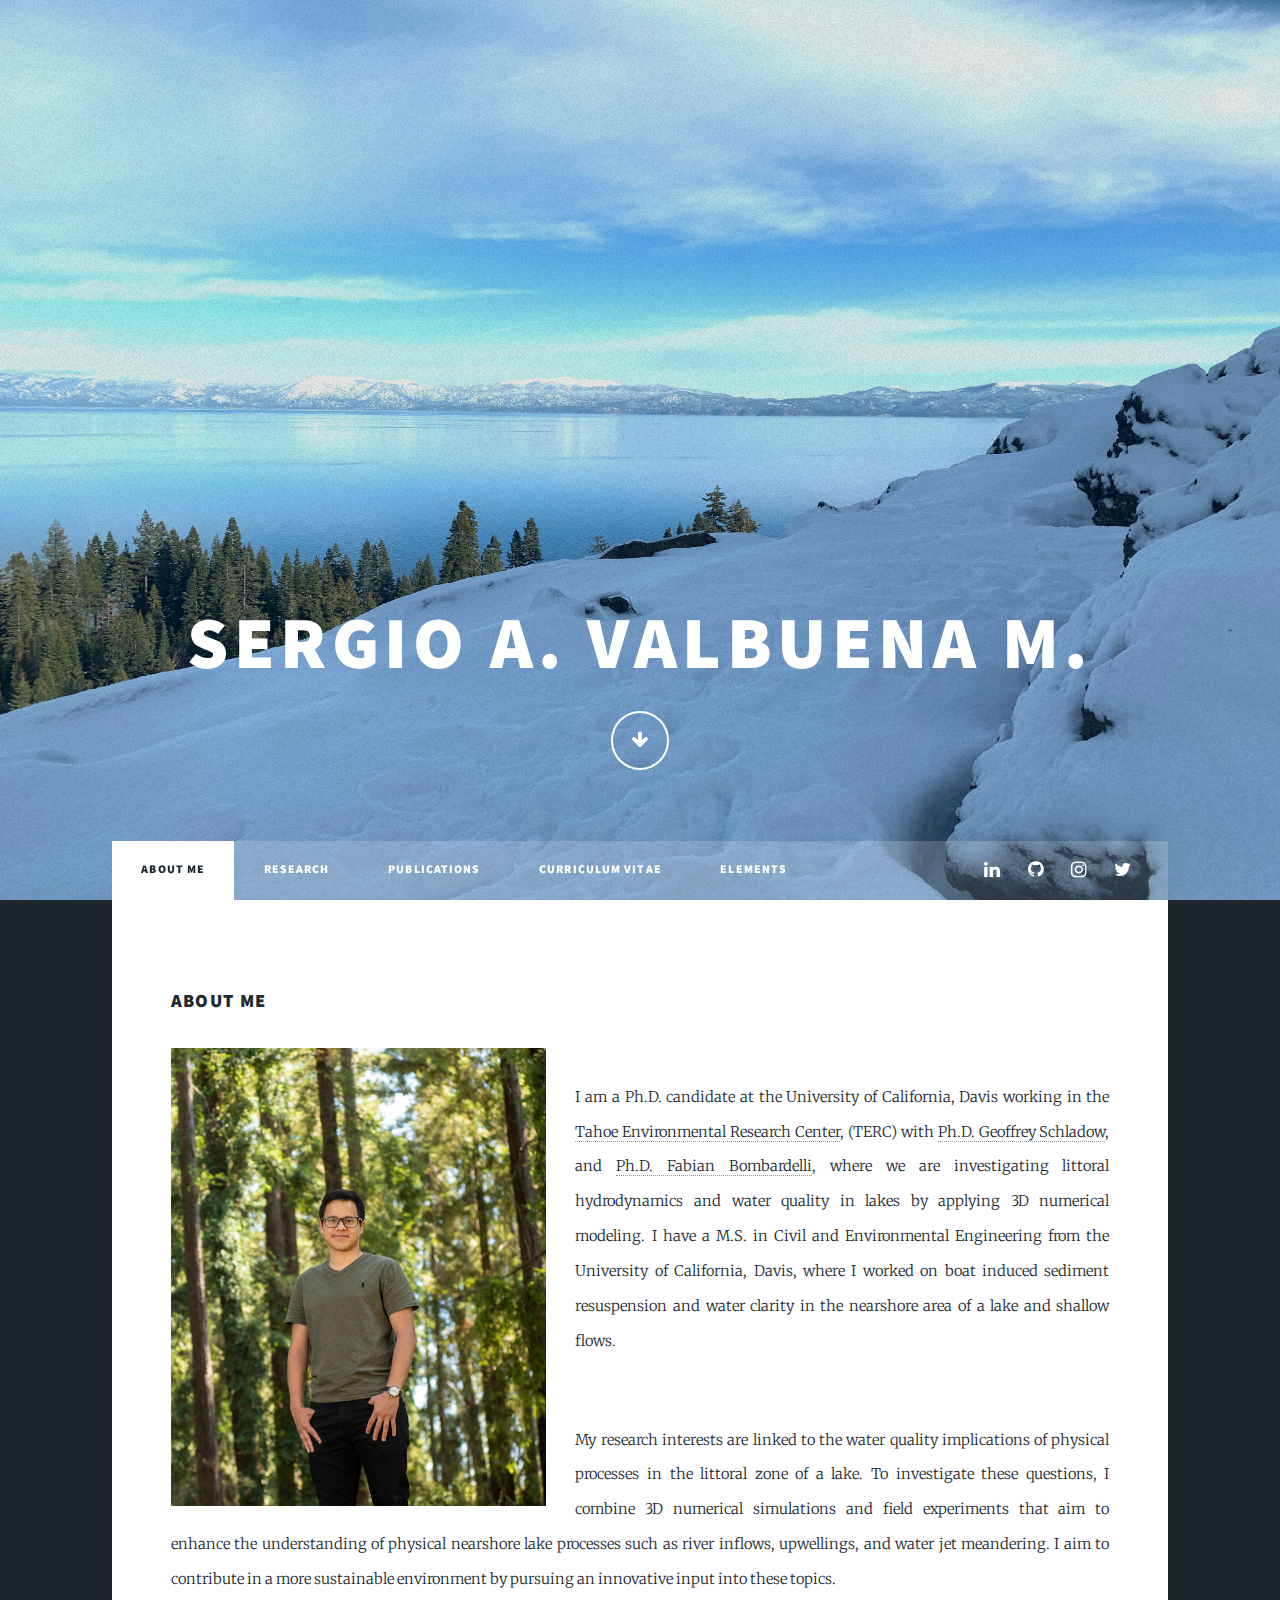
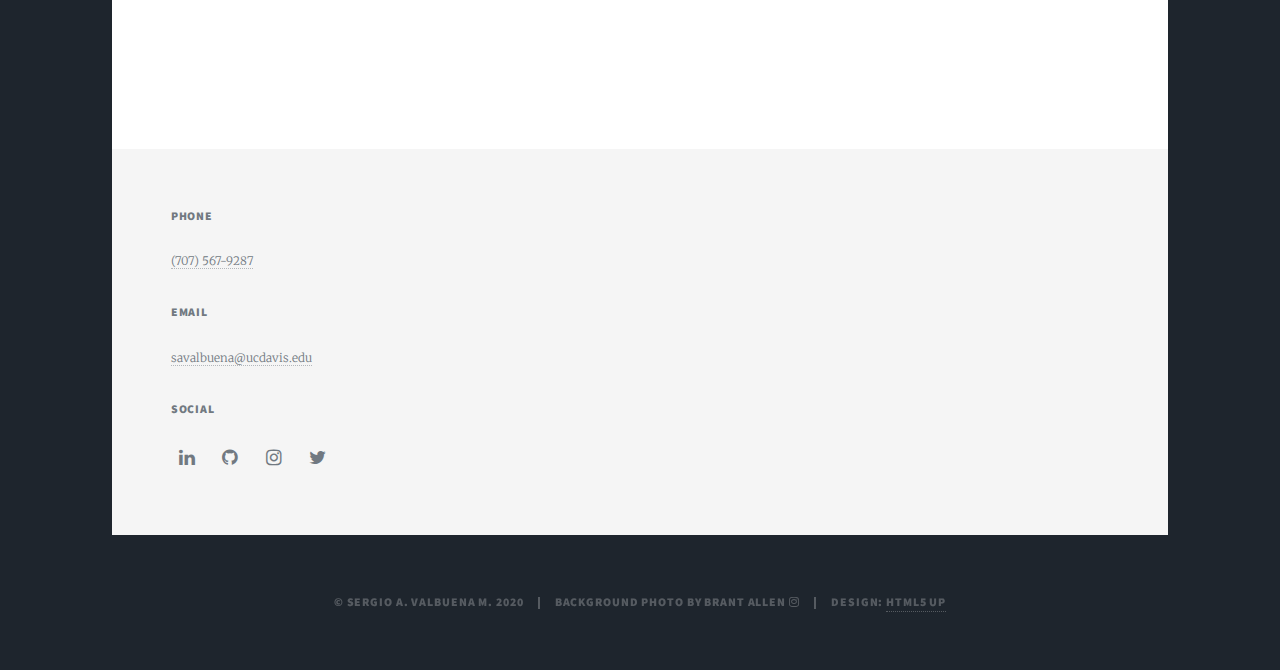
==== commit bfd6112c: "Update index.html" ====
--- a/index.html
+++ b/index.html
@@ -97,7 +97,7 @@
 					</footer>
 				<!-- Copyright -->
 					<div id="copyright">
-						<ul><li>&copy; Sergio A. Valbuena M. 2020 Background Photo by Brant Allen @brantallenphoto <a href="https://www.instagram.com/sergioal10/" class="icon fa-instagram"><span class="label">Instagram</span></a> </li><li>Design: <a href="https://html5up.net">HTML5 UP</a></li></ul>
+						<ul><li>&copy; Sergio A. Valbuena M. 2020 </li><li> Background Photo by Brant Allen <a href="https://www.instagram.com/sergioal10/" class="icon fa-instagram"><span class="label">Instagram</span></a> </li><li>Design: <a href="https://html5up.net">HTML5 UP</a></li></ul>
 					</div>
 
 			</div>
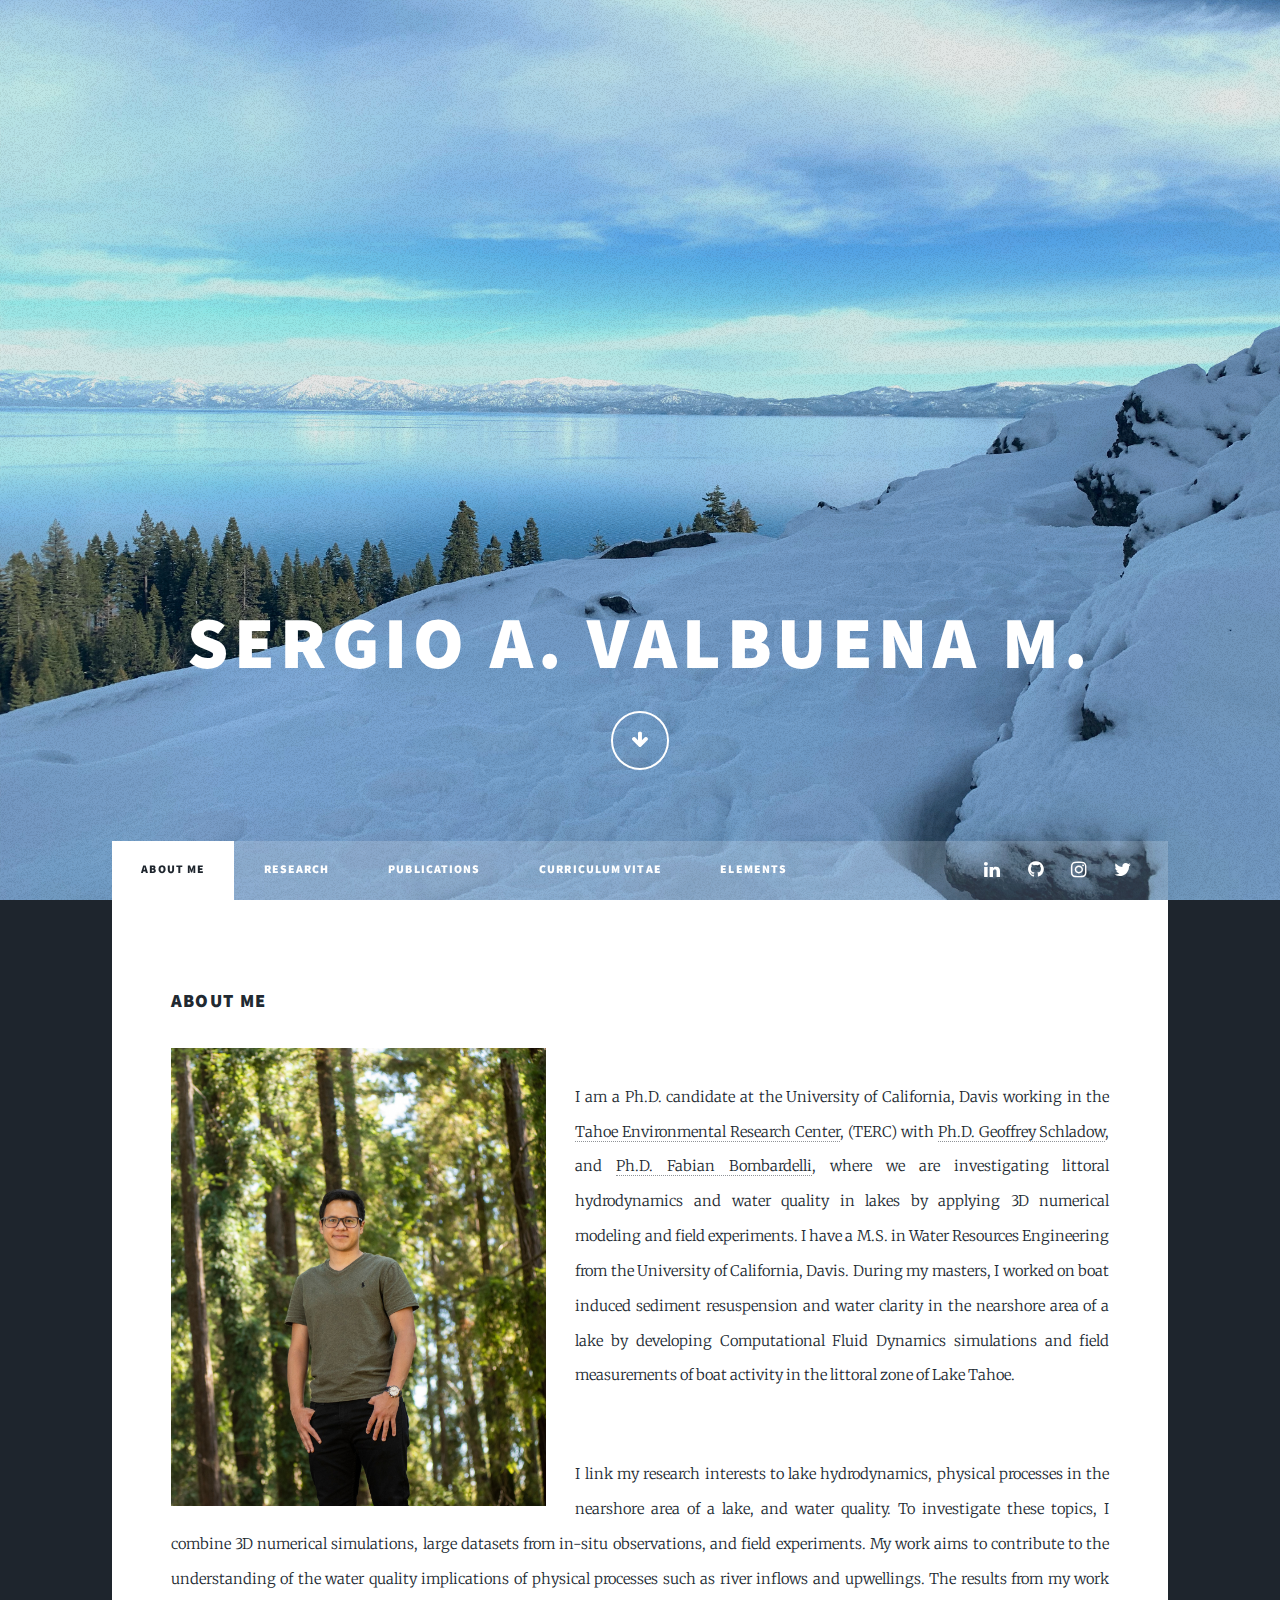
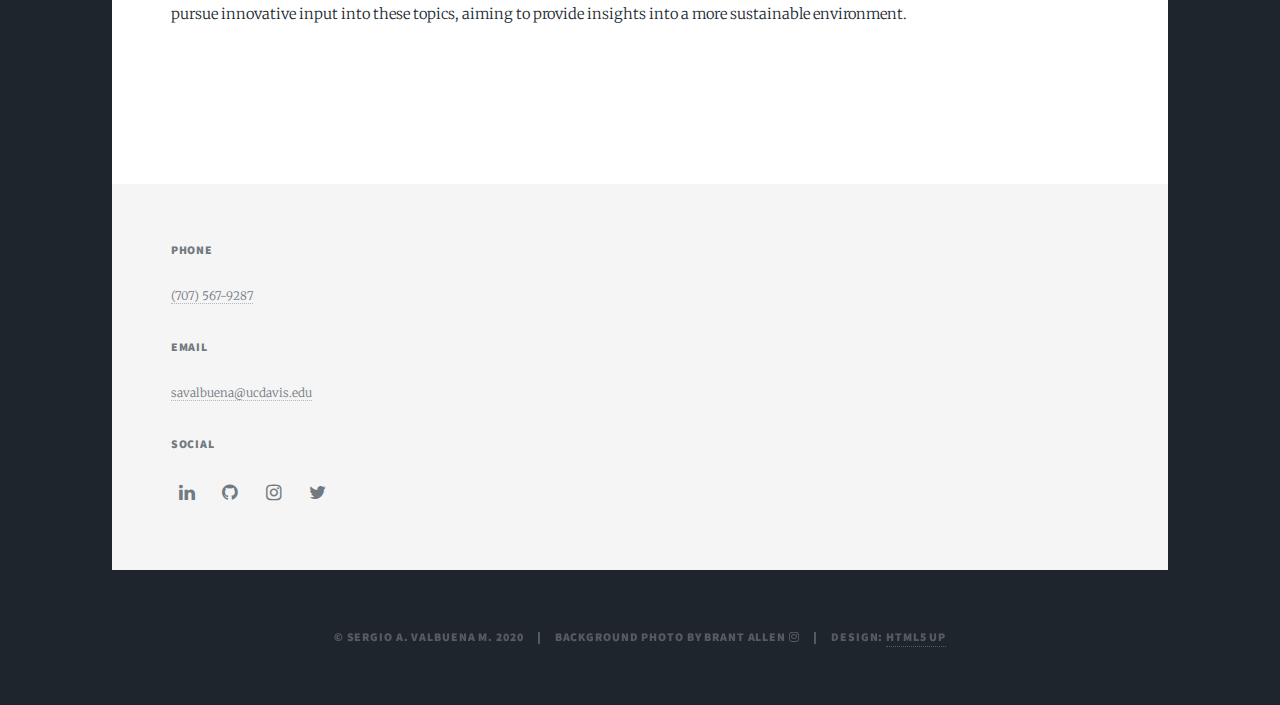
==== commit bc3da353: "Report" ====
--- a/index.html
+++ b/index.html
@@ -56,12 +56,13 @@
 									<h3> About Me </h3>
 									<p ><span class="image left"><img src="images/me.jpg" alt="me" /></span></p>
 
-									<p><br /> I am a Ph.D. candidate at the University of California, Davis working in the <a href="https://tahoe.ucdavis.edu/">Tahoe Environmental Research Center</a>, (TERC) with <a href ="https://faculty.engineering.ucdavis.edu/gschladow/">Ph.D. Geoffrey Schladow</a>, and <a href = "https://faculty.engineering.ucdavis.edu/bombardelli/">Ph.D. Fabian Bombardelli</a>, where we are investigating littoral hydrodynamics and water quality in lakes by applying 3D numerical modeling. I have a M.S. in Civil and Environmental Engineering from the University of California, Davis, where I worked on boat induced sediment resuspension and water clarity in the nearshore area of a lake and shallow flows. </p>
+									<p><br /> I am a Ph.D. candidate at the University of California, Davis working in the <a href="https://tahoe.ucdavis.edu/">Tahoe Environmental Research Center</a>, (TERC) with <a href ="https://faculty.engineering.ucdavis.edu/gschladow/">Ph.D. Geoffrey Schladow</a>, and <a href = "https://faculty.engineering.ucdavis.edu/bombardelli/">Ph.D. Fabian Bombardelli</a>, where we are investigating littoral hydrodynamics and water quality in lakes by applying 3D numerical modeling and field experiments. I have a M.S. in Water Resources Engineering from the University of California, Davis. During my masters, I worked on boat induced sediment resuspension and water clarity in the nearshore area of a lake by developing Computational Fluid Dynamics simulations and field measurements of boat activity in the littoral zone of Lake Tahoe. </p>
 
-									<p><br /> My research interests are linked to the water quality implications of physical processes in the littoral zone of a lake. To investigate these questions, I combine 3D numerical simulations and field experiments that aim to enhance the understanding of physical nearshore lake processes such as river inflows, upwellings, and water jet meandering. I aim to contribute in a more sustainable environment by pursuing an innovative input into these topics.
+									<p><br /> I link my research interests to lake hydrodynamics, physical processes in the nearshore area of a lake, and water quality. To investigate these topics, I combine 3D numerical simulations, large datasets from in-situ observations, and field experiments. My work aims to contribute to the understanding of the water quality implications of physical processes such as river inflows and upwellings. The results from my work pursue innovative input into these topics, aiming to provide insights into a more sustainable environment.
 									<p/>
 							
 									<p> <br /> 
+										
 
 									<p/>
 									
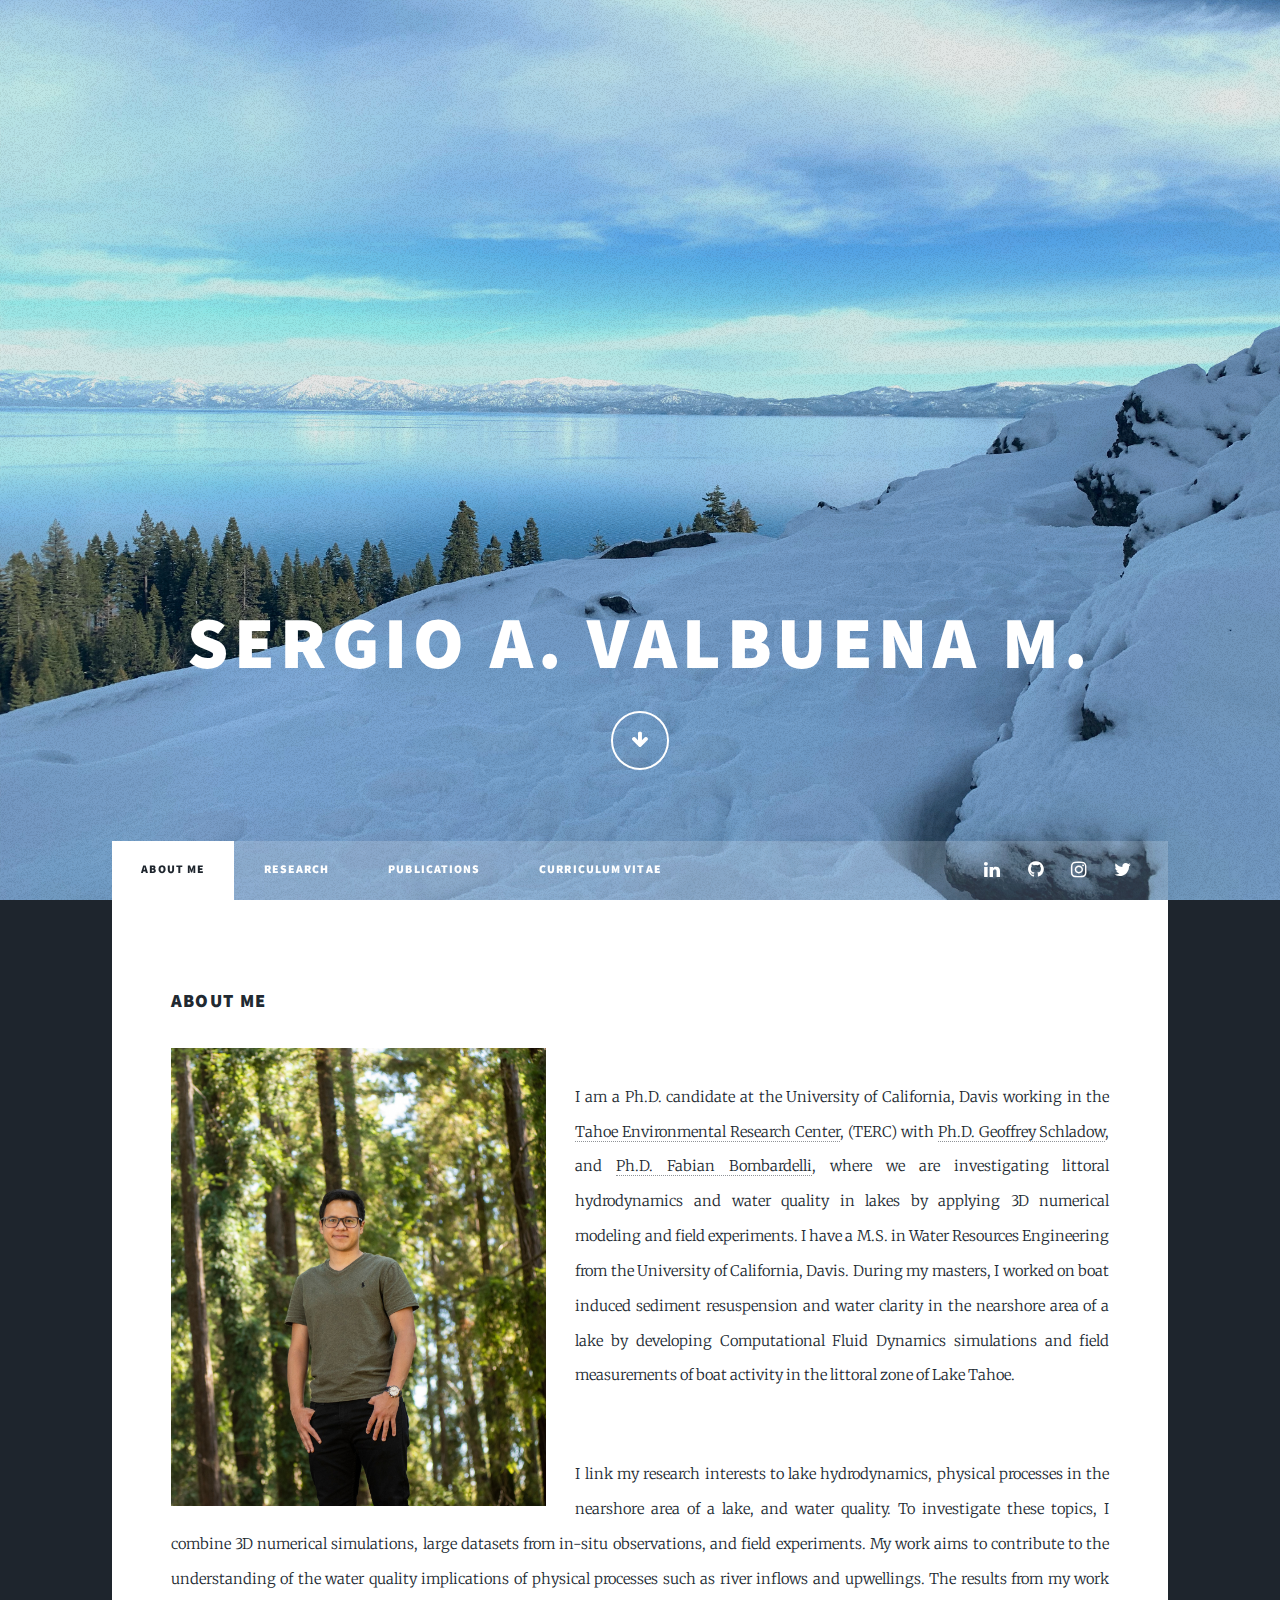
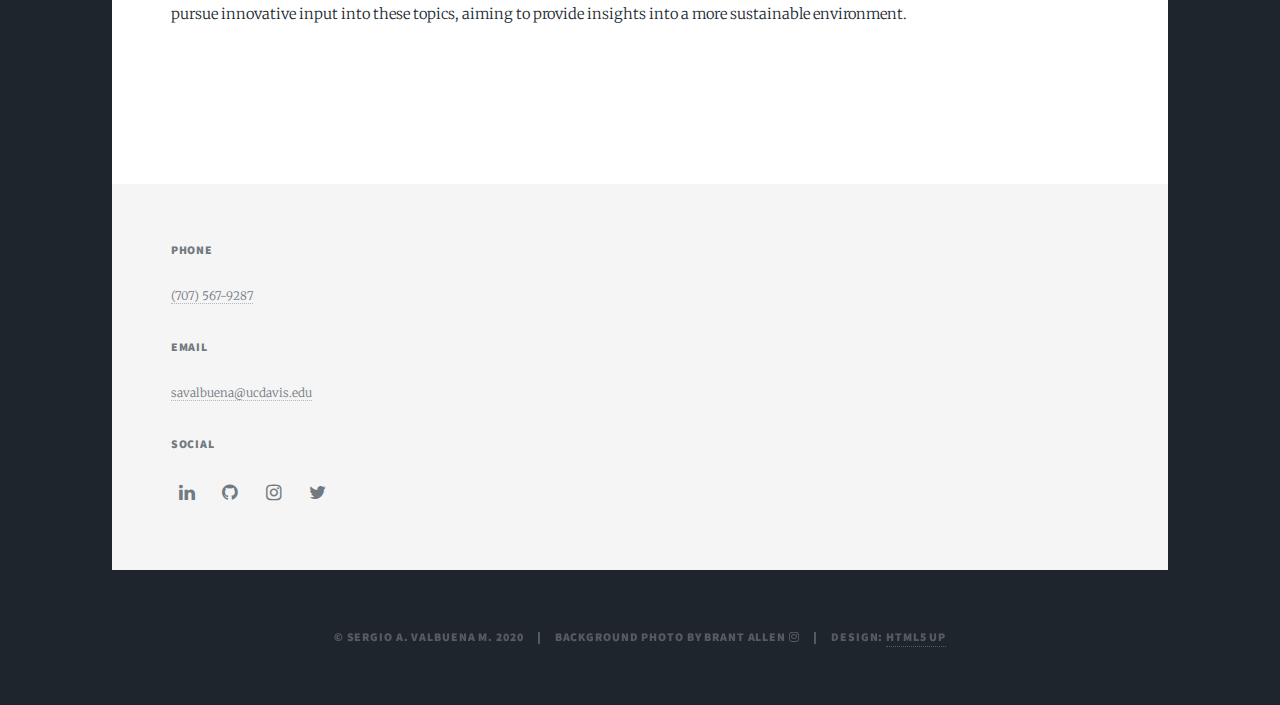
==== commit 27e981bd: "Update index.html" ====
--- a/index.html
+++ b/index.html
@@ -37,7 +37,7 @@
 							<li><a href="research.html">Research</a></li>
 							<li><a href="publications.html">Publications</a></li>
 							<li><a href="cv.html">Curriculum Vitae</a></li>
-							<li><a href="elements.html">Elements</a></li>
+							<!-- <li><a href="elements.html">Elements</a></li> -->
 						</ul>
 						<ul class="icons">
 							<li><a href="https://www.linkedin.com/in/savalbuena/" class="icon fa-linkedin"><span class="label">Linkedin</span></a></li>
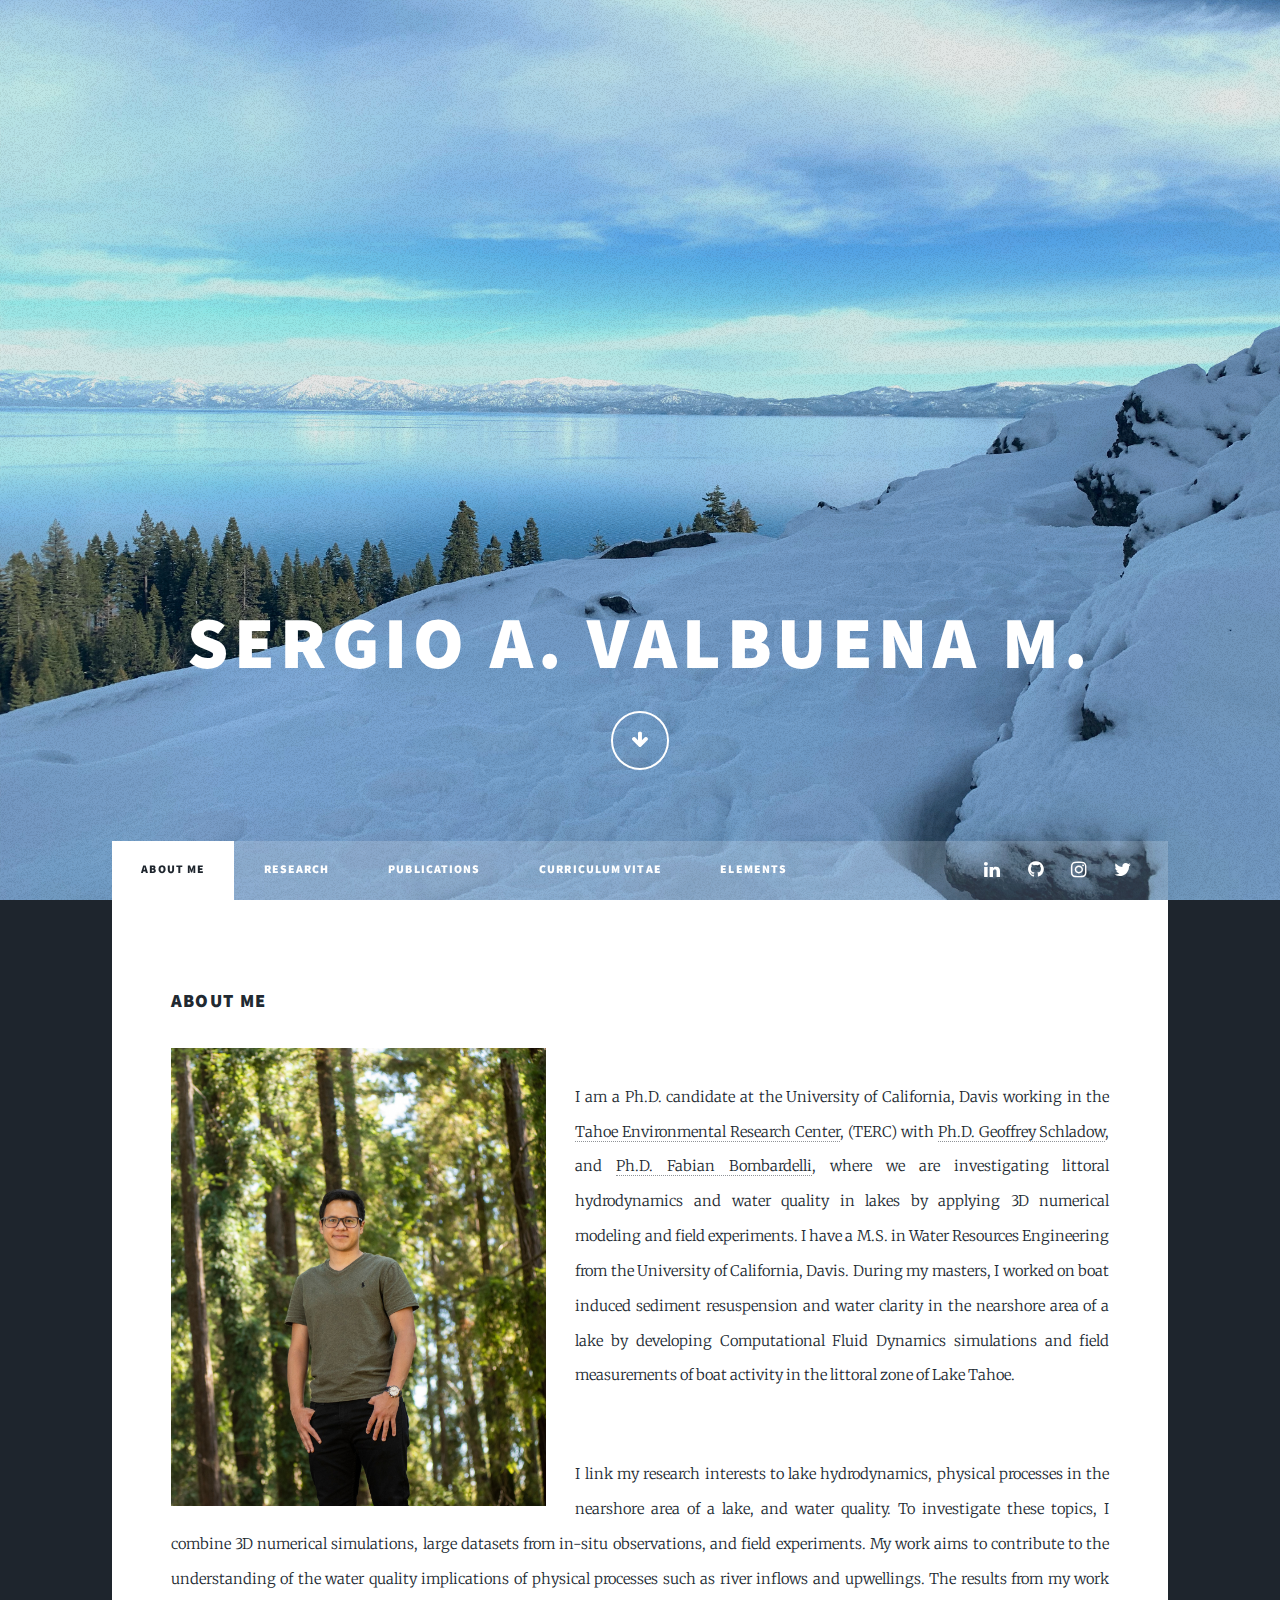
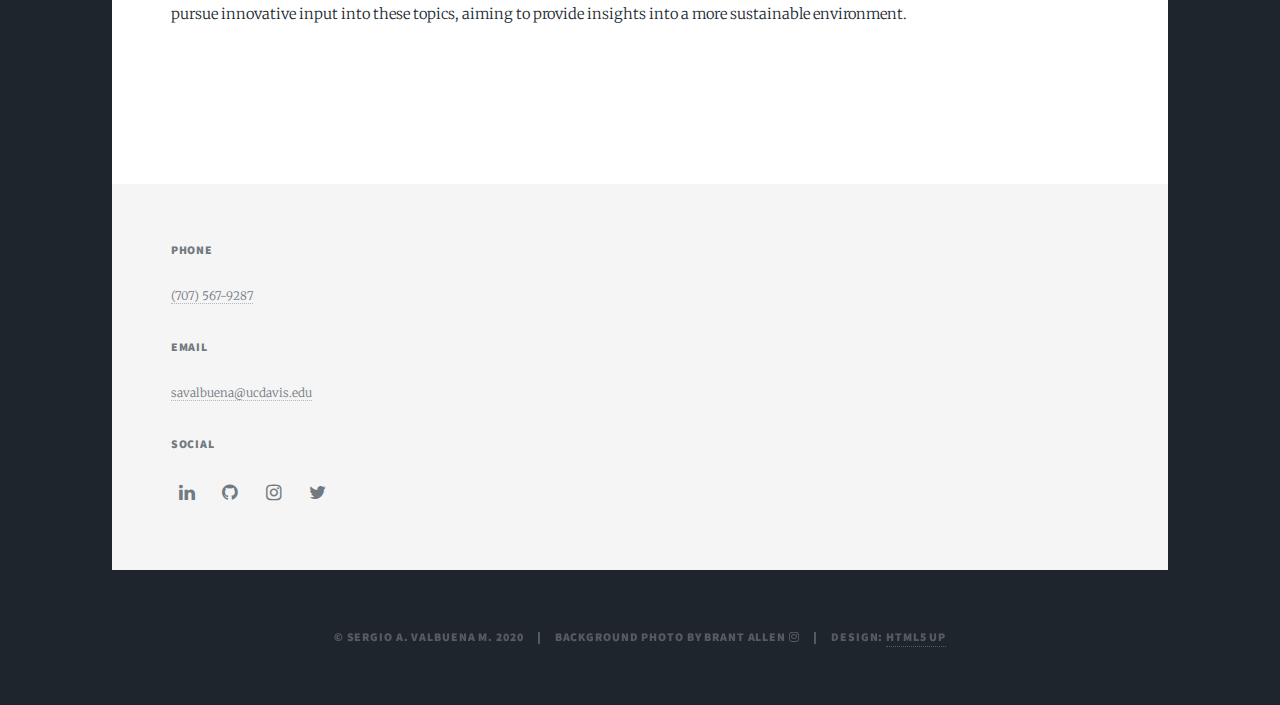
==== commit f886dfbc: "pics" ====
--- a/index.html
+++ b/index.html
@@ -37,7 +37,7 @@
 							<li><a href="research.html">Research</a></li>
 							<li><a href="publications.html">Publications</a></li>
 							<li><a href="cv.html">Curriculum Vitae</a></li>
-							<!-- <li><a href="elements.html">Elements</a></li> -->
+							<li><a href="elements.html">Elements</a></li>
 						</ul>
 						<ul class="icons">
 							<li><a href="https://www.linkedin.com/in/savalbuena/" class="icon fa-linkedin"><span class="label">Linkedin</span></a></li>
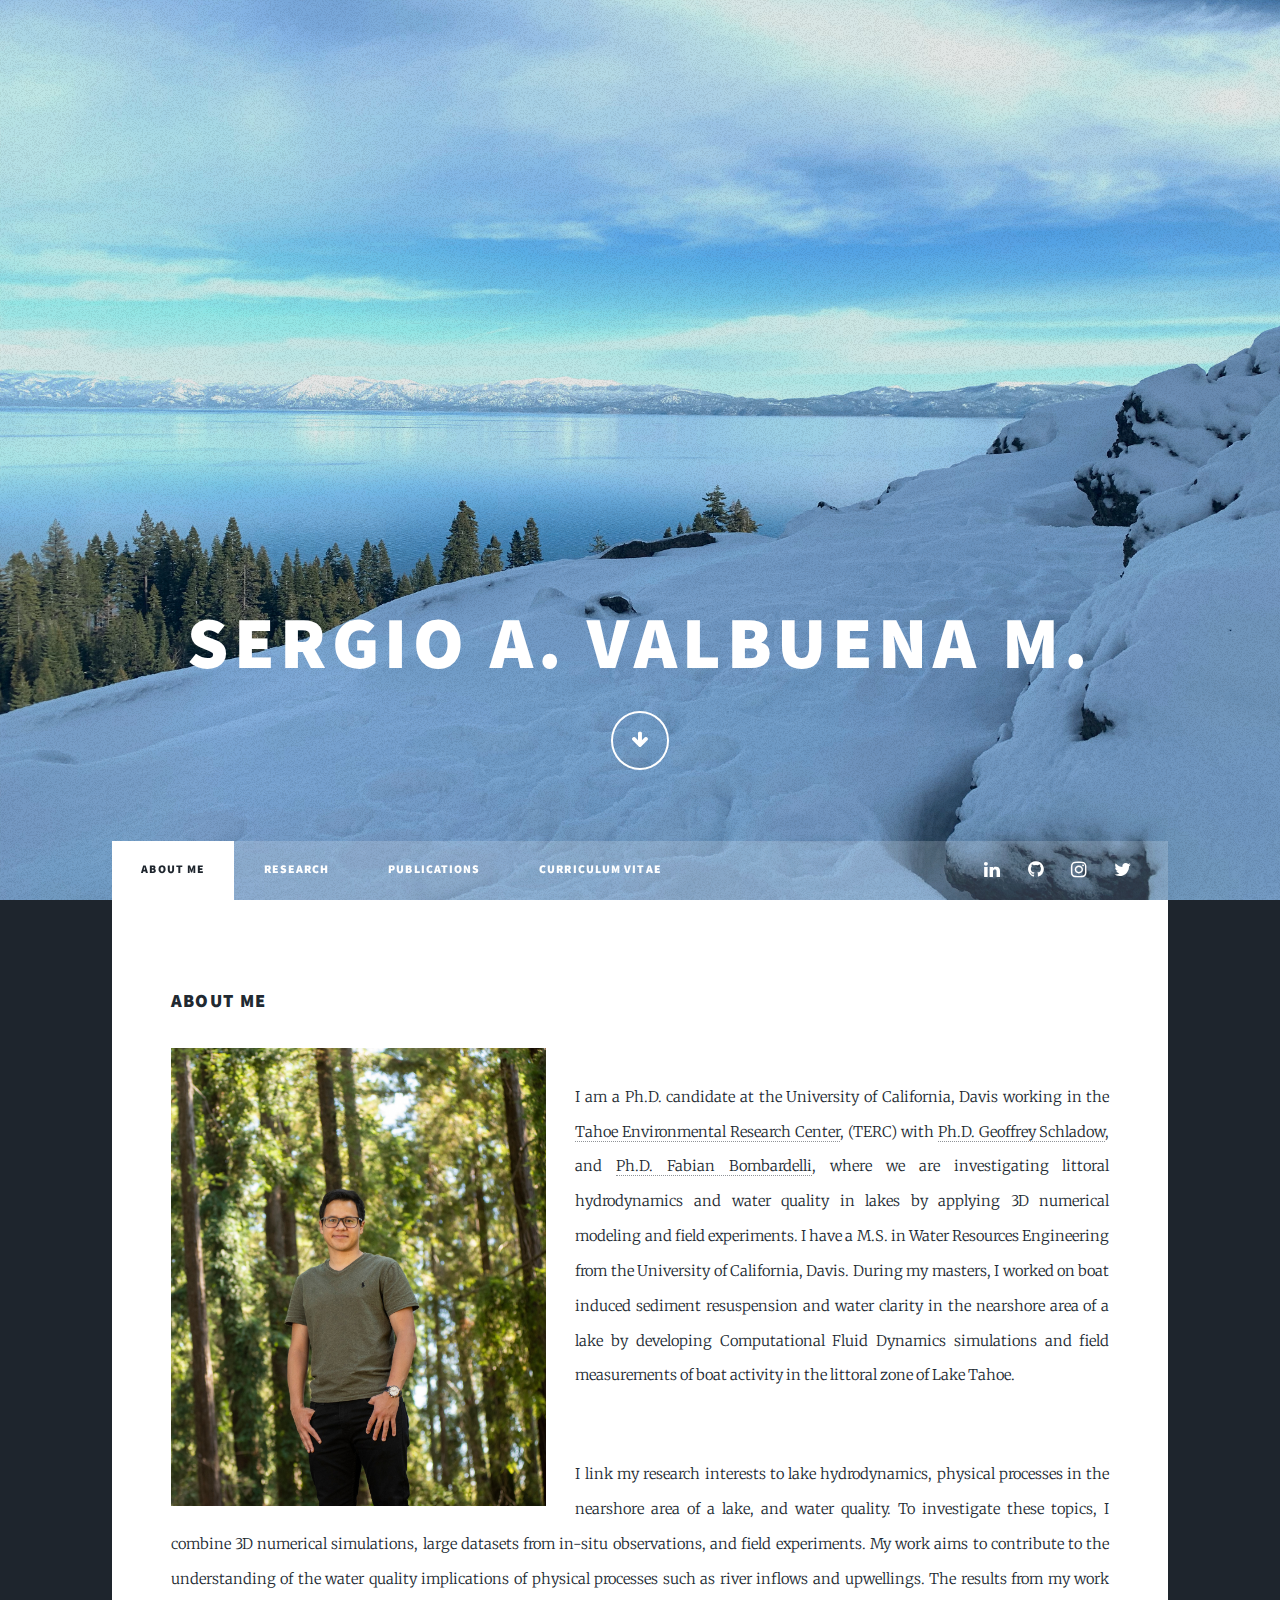
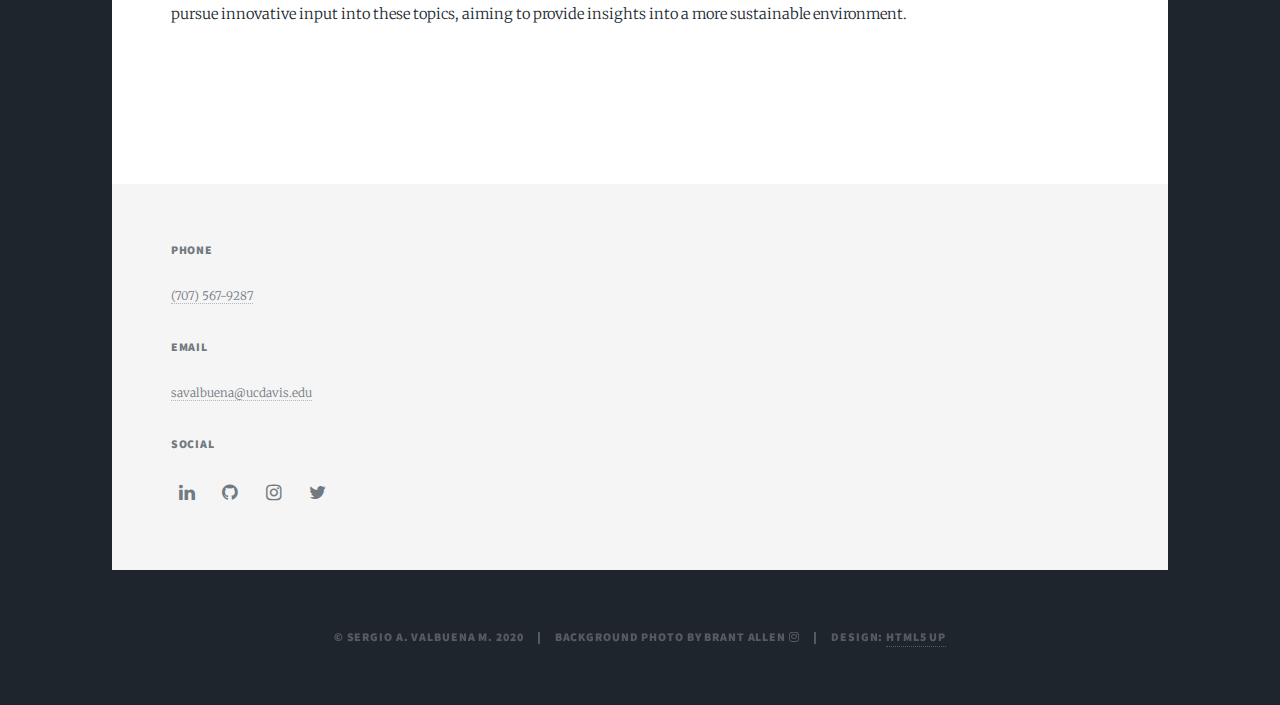
==== commit f21dfd2a: "Add pics" ====
--- a/index.html
+++ b/index.html
@@ -37,7 +37,7 @@
 							<li><a href="research.html">Research</a></li>
 							<li><a href="publications.html">Publications</a></li>
 							<li><a href="cv.html">Curriculum Vitae</a></li>
-							<li><a href="elements.html">Elements</a></li>
+							<!-- <li><a href="elements.html">Elements</a></li> -->
 						</ul>
 						<ul class="icons">
 							<li><a href="https://www.linkedin.com/in/savalbuena/" class="icon fa-linkedin"><span class="label">Linkedin</span></a></li>
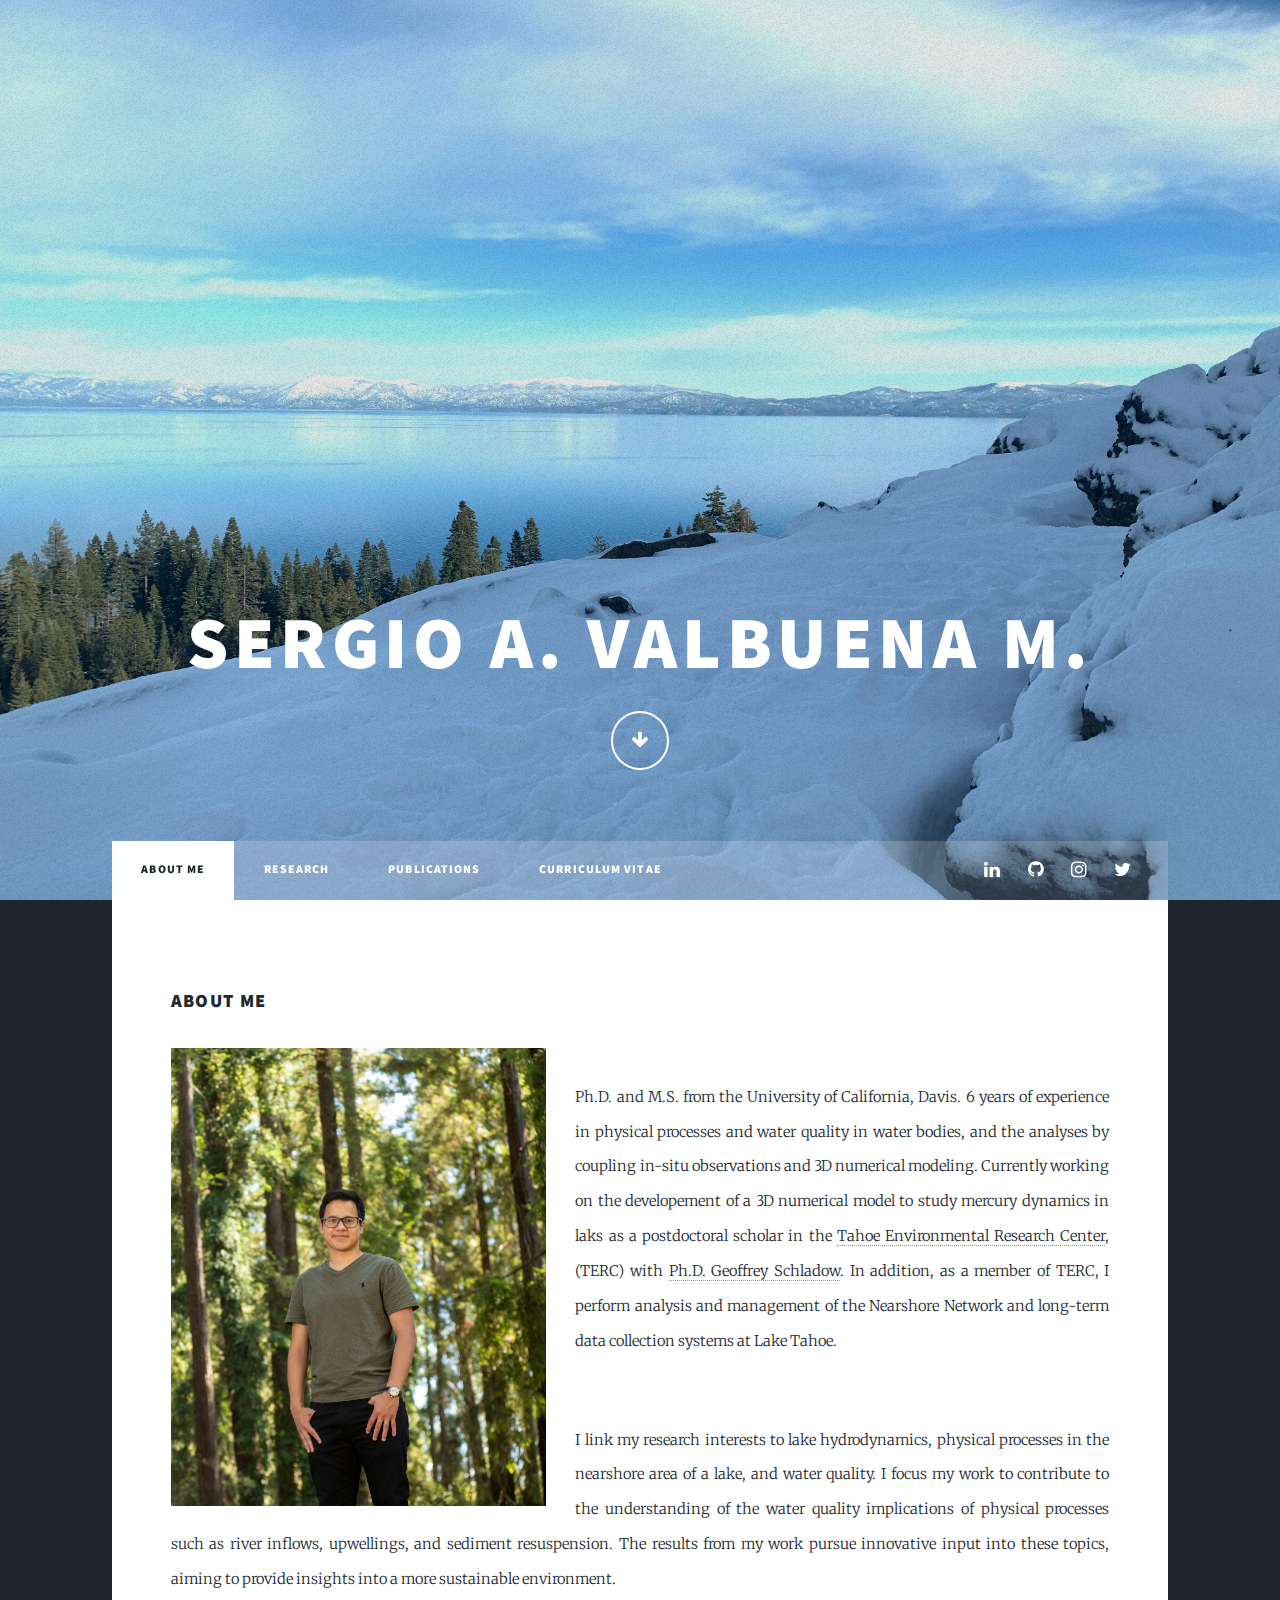
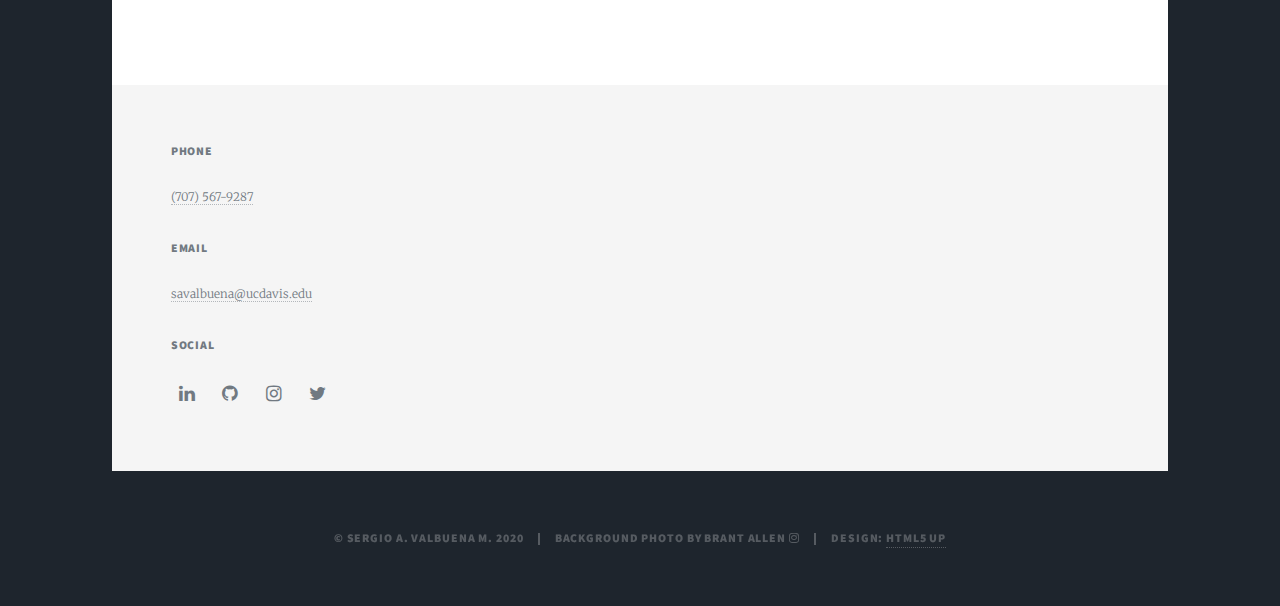
==== commit 8ebe008f: "Update index.html" ====
--- a/index.html
+++ b/index.html
@@ -56,15 +56,16 @@
 									<h3> About Me </h3>
 									<p ><span class="image left"><img src="images/me.jpg" alt="me" /></span></p>
 
-									<p><br /> I am a Ph.D. candidate at the University of California, Davis working in the <a href="https://tahoe.ucdavis.edu/">Tahoe Environmental Research Center</a>, (TERC) with <a href ="https://faculty.engineering.ucdavis.edu/gschladow/">Ph.D. Geoffrey Schladow</a>, and <a href = "https://faculty.engineering.ucdavis.edu/bombardelli/">Ph.D. Fabian Bombardelli</a>, where we are investigating littoral hydrodynamics and water quality in lakes by applying 3D numerical modeling and field experiments. I have a M.S. in Water Resources Engineering from the University of California, Davis. During my masters, I worked on boat induced sediment resuspension and water clarity in the nearshore area of a lake by developing Computational Fluid Dynamics simulations and field measurements of boat activity in the littoral zone of Lake Tahoe. </p>
+									<p><br /> Ph.D. and M.S. from the University of California, Davis. 6 years of experience in physical processes and water quality in water bodies, and the analyses by coupling in-situ observations and 3D numerical modeling. Currently working on the developement of a 3D numerical model to study mercury dynamics in laks as a postdoctoral scholar in the <a href="https://tahoe.ucdavis.edu/">Tahoe Environmental Research Center</a>, (TERC) with <a href ="https://faculty.engineering.ucdavis.edu/gschladow/">Ph.D. Geoffrey Schladow</a>. In addition, as a member of TERC, I perform analysis and management of the Nearshore Network and long-term data collection systems at Lake Tahoe.
+									</p>
 
-									<p><br /> I link my research interests to lake hydrodynamics, physical processes in the nearshore area of a lake, and water quality. To investigate these topics, I combine 3D numerical simulations, large datasets from in-situ observations, and field experiments. My work aims to contribute to the understanding of the water quality implications of physical processes such as river inflows and upwellings. The results from my work pursue innovative input into these topics, aiming to provide insights into a more sustainable environment.
+									<p><br /> I link my research interests to lake hydrodynamics, physical processes in the nearshore area of a lake, and water quality. I focus my work to contribute to the understanding of the water quality implications of physical processes such as river inflows, upwellings, and sediment resuspension. The results from my work pursue innovative input into these topics, aiming to provide insights into a more sustainable environment.
 									<p/>
 							
-									<p> <br /> 
+									<!-- <p> <br />   -->
 										
 
-									<p/>
+									<!-- <p/> -->
 									
 								</article>
 								
@@ -98,7 +99,7 @@
 					</footer>
 				<!-- Copyright -->
 					<div id="copyright">
-						<ul><li>&copy; Sergio A. Valbuena M. 2020 </li><li> Background Photo by Brant Allen <a href="https://www.instagram.com/sergioal10/" class="icon fa-instagram"><span class="label">Instagram</span></a> </li><li>Design: <a href="https://html5up.net">HTML5 UP</a></li></ul>
+						<ul><li>&copy; Sergio A. Valbuena M. 2020 </li><li> Background Photo by Brant Allen <a href="https://www.instagram.com/brantallenphoto/" class="icon fa-instagram"><span class="label">Instagram</span></a> </li><li>Design: <a href="https://html5up.net">HTML5 UP</a></li></ul>
 					</div>
 
 			</div>
